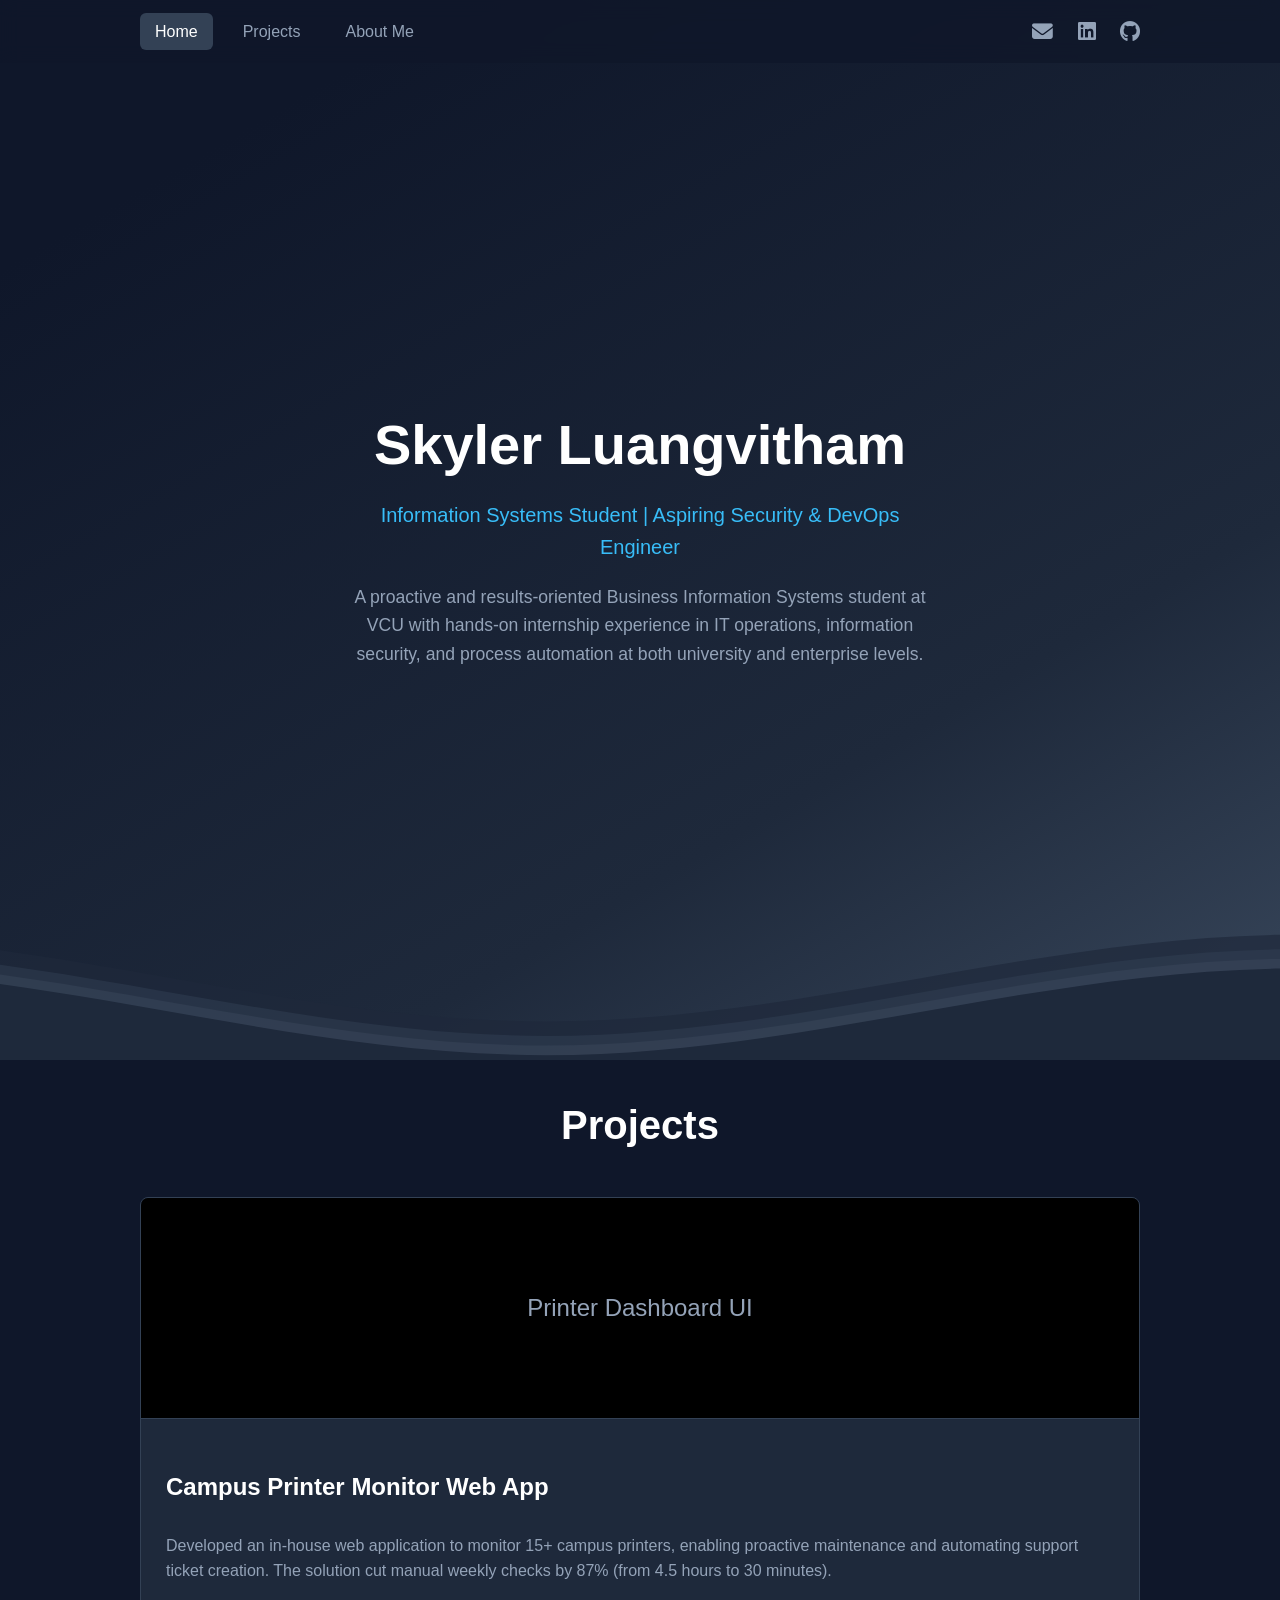
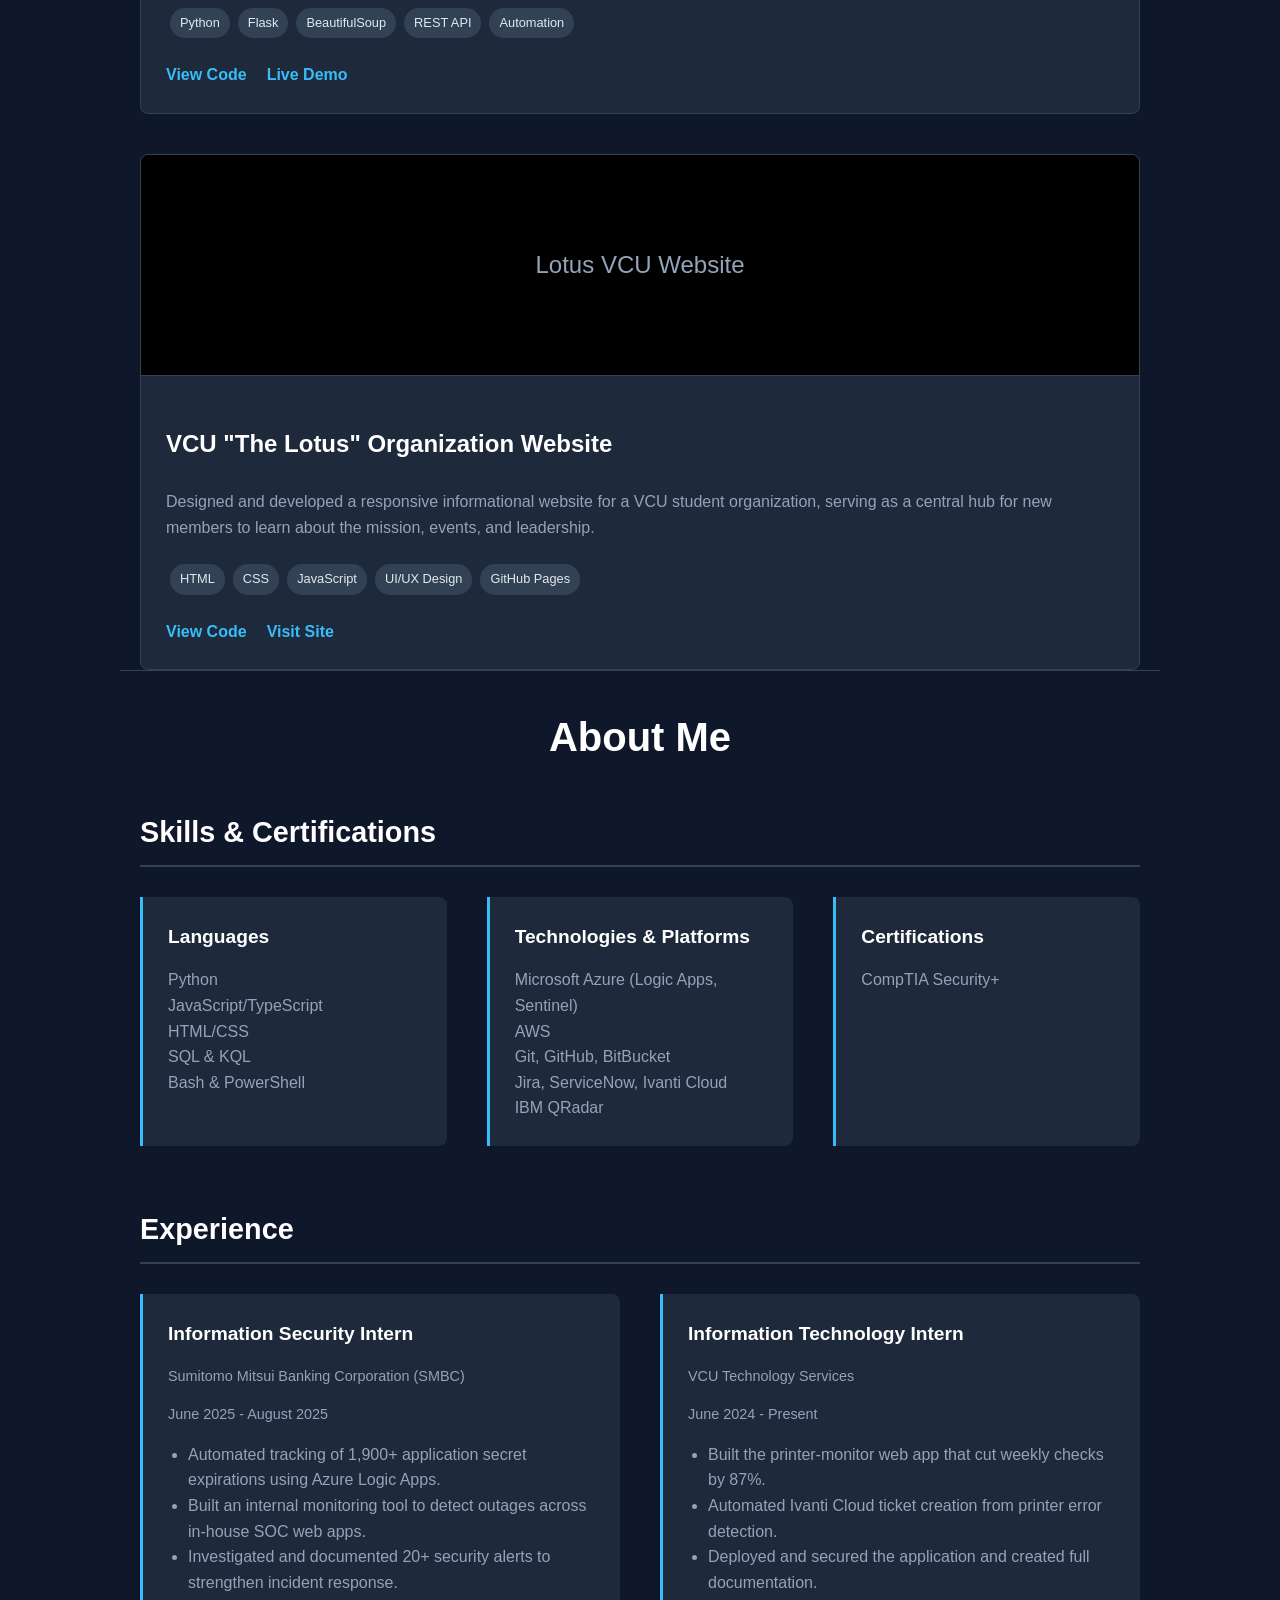
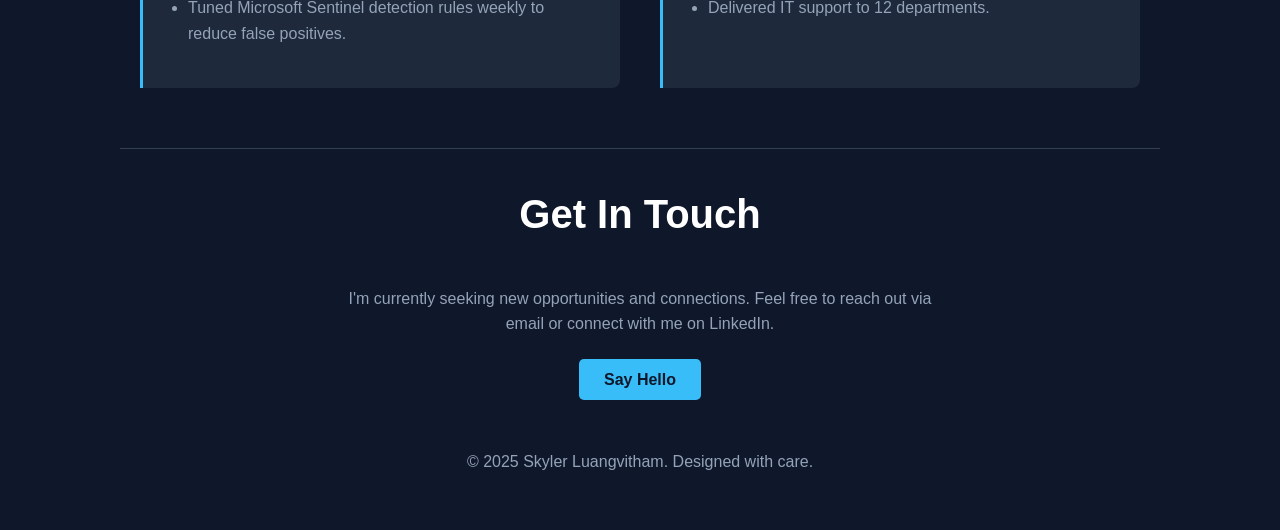
==== index.html @ 0a0c197b "initial" ====
<!DOCTYPE html>
<html lang="en">
<head>
    <meta charset="UTF-8">
    <meta name="viewport" content="width=device-width, initial-scale=1.0">
    <title>Skyler Luangvitham | Portfolio</title>
    <style>
        :root {
            --bg-color: #0f172a; /* Slate 900 */
            --card-color: #1e293b; /* Slate 800 */
            --primary-color: #38bdf8; /* Sky 400 */
            --text-color: #e2e8f0; /* Slate 200 */
            --text-muted: #94a3b8; /* Slate 400 */
            --border-color: #334155; /* Slate 700 */
            --font-family: 'Helvetica Neue', Helvetica, Arial, sans-serif; /* Similar to Neue Haas Grotesk */
        }

        /* --- Basic Setup --- */
        html {
            scroll-behavior: smooth;
            scroll-padding-top: 80px; /* Offset for sticky nav */
        }

        body {
            background-color: var(--bg-color);
            color: var(--text-color);
            font-family: var(--font-family);
            margin: 0;
            padding: 0;
            line-height: 1.6;
        }
        
        /* --- Sticky Navigation Bar --- */
        nav {
            position: fixed;
            top: 0;
            left: 0;
            width: 100%;
            padding: 15px 0;
            z-index: 1000;
            background-color: rgba(15, 23, 42, 0.8);
            backdrop-filter: blur(10px);
            -webkit-backdrop-filter: blur(10px); /* For Safari */
            transition: top 0.3s;
        }

        nav .container {
            display: flex;
            justify-content: space-between;
            align-items: center;
        }

        nav .nav-links ul {
            list-style: none;
            margin: 0;
            padding: 0;
            display: flex;
            gap: 15px;
        }

        nav .nav-links ul li a {
            color: var(--text-muted);
            text-decoration: none;
            font-weight: 500;
            padding: 10px 15px;
            border-radius: 6px;
            transition: color 0.3s, background-color 0.3s;
        }

        nav .nav-links ul li a:hover,
        nav .nav-links ul li a.active {
            color: white;
            background-color: var(--border-color);
        }

        .nav-socials a {
            color: var(--text-muted);
            text-decoration: none;
            font-size: 1.3rem;
            margin-left: 20px;
            transition: color 0.3s;
        }

        .nav-socials a:hover {
            color: var(--primary-color);
        }


        /* --- Full Screen Home Section --- */
        #home {
            min-height: 100vh;
            display: flex;
            align-items: center;
            justify-content: center;
            text-align: center;
            padding: 80px 20px;
            position: relative;
            background: linear-gradient(150deg, #0f172a 15%, #1e293b 70%, #334155 94%);
            overflow: hidden;
        }

        .home-content {
            position: relative;
            z-index: 2;
        }

        /* Landing page animations */
        @keyframes fadeInUp {
            from { opacity: 0; transform: translateY(20px); }
            to { opacity: 1; transform: translateY(0); }
        }

        #home h1 {
            font-size: 3.5rem;
            margin-bottom: 10px;
            color: white;
            animation: fadeInUp 1s ease-out forwards;
        }

        .fade-in-delayed {
            opacity: 0; /* Start hidden */
            animation: fadeInUp 1s ease-out 1.5s forwards; /* 1.5s delay */
        }
        
        #home .subtitle { font-size: 1.25rem; color: var(--primary-color); margin-bottom: 20px; }
        #home p { max-width: 600px; margin: 0 auto 30px auto; color: var(--text-muted); font-size: 1.1rem; }

        /* --- Wave Background --- */
        .waves { position: absolute; bottom: 0; left: 0; width: 100%; height: 15vh; min-height: 100px; max-height: 250px; }
        .parallax > use { animation: move-forever 25s cubic-bezier(.55,.5,.45,.5) infinite; }
        .parallax > use:nth-child(1) { animation-delay: -2s; animation-duration: 7s; fill: rgba(30, 41, 59, 0.7); }
        .parallax > use:nth-child(2) { animation-delay: -3s; animation-duration: 10s; fill: rgba(51, 65, 85, 0.5); }
        .parallax > use:nth-child(3) { animation-delay: -4s; animation-duration: 13s; fill: rgba(71, 85, 105, 0.3); }
        .parallax > use:nth-child(4) { animation-delay: -5s; animation-duration: 20s; fill: var(--card-color); }

        @keyframes move-forever {
            0% { transform: translate3d(-90px,0,0); }
            100% { transform: translate3d(85px,0,0); }
        }

        /* --- General Layout & Sections --- */
        .container { max-width: 1000px; margin: 0 auto; padding: 0 20px; }
        section { padding: 100px 0; border-bottom: 1px solid var(--border-color); }
        section:last-child { border-bottom: none; }
        h2 { font-size: 2.5rem; margin-bottom: 40px; text-align: center; color: white; }
        
        /* --- Fade-in Animation on Scroll --- */
        .fade-in-section { opacity: 0; transform: translateY(30px); transition: opacity 0.6s ease-out, transform 0.6s ease-out; }
        .fade-in-section.is-visible { opacity: 1; transform: translateY(0); }

        /* --- Projects --- */
        .project-grid { display: grid; grid-template-columns: 1fr; gap: 40px; }
        .project-card { background: var(--card-color); border: 1px solid var(--border-color); border-radius: 8px; overflow: hidden; display: flex; flex-direction: column; transition: transform 0.3s, box-shadow 0.3s; }
        .project-card:hover { transform: translateY(-5px); box-shadow: 0 10px 20px rgba(0,0,0,0.2); }
        .project-image { background-color: #000; height: 220px; display: flex; align-items: center; justify-content: center; font-size: 1.5rem; color: var(--text-muted); border-bottom: 1px solid var(--border-color); }
        .project-content { padding: 25px; display: flex; flex-direction: column; flex-grow: 1; }
        .project-title { font-size: 1.5rem; margin-bottom: 10px; color: white; }
        .project-description { color: var(--text-muted); flex-grow: 1; margin-bottom: 20px; }
        .project-tags { margin-bottom: 20px; }
        .tag { display: inline-block; background: var(--border-color); color: var(--text-color); padding: 5px 10px; border-radius: 15px; font-size: 0.8rem; margin: 4px; }
        .project-links a { color: var(--primary-color); text-decoration: none; font-weight: 600; margin-right: 20px; transition: color 0.3s; }
        .project-links a:hover { text-decoration: underline; }

        /* --- About Me (Skills & Experience) --- */
        #about .subsection { margin-bottom: 60px; }
        #about h3 { font-size: 1.8rem; margin-bottom: 30px; padding-bottom: 10px; border-bottom: 2px solid var(--border-color); color: white; }
        .grid-layout { display: grid; grid-template-columns: repeat(auto-fit, minmax(300px, 1fr)); gap: 40px; }
        .skill-category, .job { background: var(--card-color); padding: 25px; border-left: 3px solid var(--primary-color); border-radius: 0 8px 8px 0; }
        .skill-category h4, .job h4 { margin-top: 0; margin-bottom: 15px; font-size: 1.2rem; color: white; }
        .skill-category ul { list-style: none; padding: 0; margin: 0; color: var(--text-muted); }
        .job-title { font-size: 1.1rem; font-weight: 600; color: var(--text-color); }
        .job-company, .job-date { color: var(--text-muted); font-size: 0.9rem; margin-bottom: 15px; }
        .job ul { padding-left: 20px; color: var(--text-muted); }
        
        /* --- Contact --- */
        .contact-form { max-width: 600px; margin: 0 auto; text-align: center; }
        .contact-form p { color: var(--text-muted); margin-bottom: 30px; }
        .btn { background: var(--primary-color); color: var(--bg-color); padding: 12px 25px; border: none; border-radius: 5px; text-decoration: none; font-weight: 600; font-size: 1rem; cursor: pointer; transition: background-color 0.3s; }
        .btn:hover { background: #7dd3fc; }
        
        /* --- Footer --- */
        footer { text-align: center; padding: 40px 20px; color: var(--text-muted); }
        
        /* Responsive */
        @media (max-width: 768px) {
            #home h1 { font-size: 2.5rem; }
            h2 { font-size: 2rem; }
            nav .container { padding: 0 15px; }
            nav .nav-links { display: none; } /* Hide main links on mobile, or implement a hamburger menu */
            .nav-socials a { font-size: 1.2rem; margin-left: 15px; }
        }

    </style>
    <!-- Font Awesome for icons -->
    <link rel="stylesheet" href="https://cdnjs.cloudflare.com/ajax/libs/font-awesome/6.5.2/css/all.min.css">
</head>
<body>
    <nav>
        <div class="container">
            <div class="nav-links">
                <ul>
                    <li><a href="#home" class="active">Home</a></li>
                    <li><a href="#projects">Projects</a></li>
                    <li><a href="#about">About Me</a></li>
                </ul>
            </div>
            <div class="nav-socials">
                <a href="mailto:spluangvi@gmail.com" target="_blank" aria-label="Email"><i class="fas fa-envelope"></i></a>
                <a href="https://www.linkedin.com/in/skyler-luangvitham" target="_blank" aria-label="LinkedIn"><i class="fab fa-linkedin"></i></a>
                <a href="https://github.com/lskyler13" target="_blank" aria-label="GitHub"><i class="fab fa-github"></i></a>
            </div>
        </div>
    </nav>
    
    <header id="home">
        <div class="home-content">
            <h1>Skyler Luangvitham</h1>
            <div class="fade-in-delayed">
                <p class="subtitle">Information Systems Student | Aspiring Security & DevOps Engineer</p>
                <p>A proactive and results-oriented Business Information Systems student at VCU with hands-on internship experience in IT operations, information security, and process automation at both university and enterprise levels.</p>
            </div>
        </div>
        <!-- Wave SVG -->
        <svg class="waves" xmlns="http://www.w3.org/2000/svg" xmlns:xlink="http://www.w3.org/1999/xlink" viewBox="0 24 150 28" preserveAspectRatio="none" shape-rendering="auto">
            <defs><path id="gentle-wave" d="M-160 44c30 0 58-18 88-18s 58 18 88 18 58-18 88-18 58 18 88 18 v44h-352z" /></defs>
            <g class="parallax">
                <use xlink:href="#gentle-wave" x="48" y="0" /><use xlink:href="#gentle-wave" x="48" y="3" /><use xlink:href="#gentle-wave" x="48" y="5" /><use xlink:href="#gentle-wave" x="48" y="7" />
            </g>
        </svg>
    </header>

    <main>
        <section id="projects" class="container fade-in-section">
            <h2>Projects</h2>
            <div class="project-grid">
                <!-- Project 1 -->
                <div class="project-card">
                    <div class="project-image"><span>Printer Dashboard UI</span></div>
                    <div class="project-content">
                        <h3 class="project-title">Campus Printer Monitor Web App</h3>
                        <p class="project-description">Developed an in-house web application to monitor 15+ campus printers, enabling proactive maintenance and automating support ticket creation. The solution cut manual weekly checks by 87% (from 4.5 hours to 30 minutes).</p>
                        <div class="project-tags"><span class="tag">Python</span><span class="tag">Flask</span><span class="tag">BeautifulSoup</span><span class="tag">REST API</span><span class="tag">Automation</span></div>
                        <div class="project-links"><a href="https://github.com/lskyler13" target="_blank">View Code</a><a href="#" target="_blank">Live Demo</a></div>
                    </div>
                </div>
                <!-- Project 2 -->
                <div class="project-card">
                    <div class="project-image"><span>Lotus VCU Website</span></div>
                    <div class="project-content">
                        <h3 class="project-title">VCU "The Lotus" Organization Website</h3>
                        <p class="project-description">Designed and developed a responsive informational website for a VCU student organization, serving as a central hub for new members to learn about the mission, events, and leadership.</p>
                        <div class="project-tags"><span class="tag">HTML</span><span class="tag">CSS</span><span class="tag">JavaScript</span><span class="tag">UI/UX Design</span><span class="tag">GitHub Pages</span></div>
                        <div class="project-links"><a href="https://github.com/lskyler13/lotus-site" target="_blank">View Code</a><a href="https://lskyler13.github.io/lotus-site/" target="_blank">Visit Site</a></div>
                    </div>
                </div>
            </div>
        </section>

        <section id="about" class="container fade-in-section">
            <h2>About Me</h2>
            <div id="skills" class="subsection">
                <h3>Skills & Certifications</h3>
                <div class="grid-layout">
                    <div class="skill-category">
                        <h4>Languages</h4>
                        <ul><li>Python</li><li>JavaScript/TypeScript</li><li>HTML/CSS</li><li>SQL & KQL</li><li>Bash & PowerShell</li></ul>
                    </div>
                    <div class="skill-category">
                        <h4>Technologies & Platforms</h4>
                        <ul><li>Microsoft Azure (Logic Apps, Sentinel)</li><li>AWS</li><li>Git, GitHub, BitBucket</li><li>Jira, ServiceNow, Ivanti Cloud</li><li>IBM QRadar</li></ul>
                    </div>
                    <div class="skill-category">
                        <h4>Certifications</h4>
                        <ul><li>CompTIA Security+</li></ul>
                    </div>
                </div>
            </div>

            <div id="experience" class="subsection">
                <h3>Experience</h3>
                <div class="grid-layout">
                    <div class="job">
                        <h4>Information Security Intern</h4>
                        <p class="job-company">Sumitomo Mitsui Banking Corporation (SMBC)</p>
                        <p class="job-date">June 2025 - August 2025</p>
                        <ul><li>Automated tracking of 1,900+ application secret expirations using Azure Logic Apps.</li><li>Built an internal monitoring tool to detect outages across in-house SOC web apps.</li><li>Investigated and documented 20+ security alerts to strengthen incident response.</li><li>Tuned Microsoft Sentinel detection rules weekly to reduce false positives.</li></ul>
                    </div>
                    <div class="job">
                        <h4>Information Technology Intern</h4>
                        <p class="job-company">VCU Technology Services</p>
                        <p class="job-date">June 2024 - Present</p>
                        <ul><li>Built the printer-monitor web app that cut weekly checks by 87%.</li><li>Automated Ivanti Cloud ticket creation from printer error detection.</li><li>Deployed and secured the application and created full documentation.</li><li>Delivered IT support to 12 departments.</li></ul>
                    </div>
                </div>
            </div>
        </section>

        <section id="contact" class="container fade-in-section">
            <h2>Get In Touch</h2>
            <div class="contact-form">
                <p>I'm currently seeking new opportunities and connections. Feel free to reach out via email or connect with me on LinkedIn.</p>
                <a href="mailto:spluangvi@gmail.com" class="btn">Say Hello</a>
            </div>
        </section>
    </main>

    <footer>
        <p>&copy; 2025 Skyler Luangvitham. Designed with care.</p>
    </footer>

    <script>
        document.addEventListener('DOMContentLoaded', function() {
            const observerOptions = { root: null, rootMargin: '0px', threshold: 0.1 };
            const observer = new IntersectionObserver((entries, observer) => {
                entries.forEach(entry => {
                    if (entry.isIntersecting) {
                        entry.target.classList.add('is-visible');
                        observer.unobserve(entry.target);
                    }
                });
            }, observerOptions);

            document.querySelectorAll('.fade-in-section').forEach(section => {
                observer.observe(section);
            });

            const navLinks = document.querySelectorAll('nav .nav-links ul li a');
            const allSections = document.querySelectorAll('header, section');

            window.addEventListener('scroll', () => {
                let current = '';
                allSections.forEach(section => {
                    const sectionTop = section.offsetTop;
                    if (pageYOffset >= sectionTop - 90) {
                        current = section.getAttribute('id');
                    }
                });
                
                // Special case for 'about' which contains skills and experience
                const aboutSection = document.getElementById('about');
                if(aboutSection.classList.contains('is-visible') && pageYOffset < document.getElementById('contact').offsetTop - 90) {
                    const projectsSection = document.getElementById('projects');
                    if(pageYOffset > projectsSection.offsetTop) {
                        current = 'about';
                    }
                }

                navLinks.forEach(link => {
                    link.classList.remove('active');
                    if (link.getAttribute('href').substring(1) === current) {
                        link.classList.add('active');
                    }
                });
            });
        });
    </script>
</body>
</html>
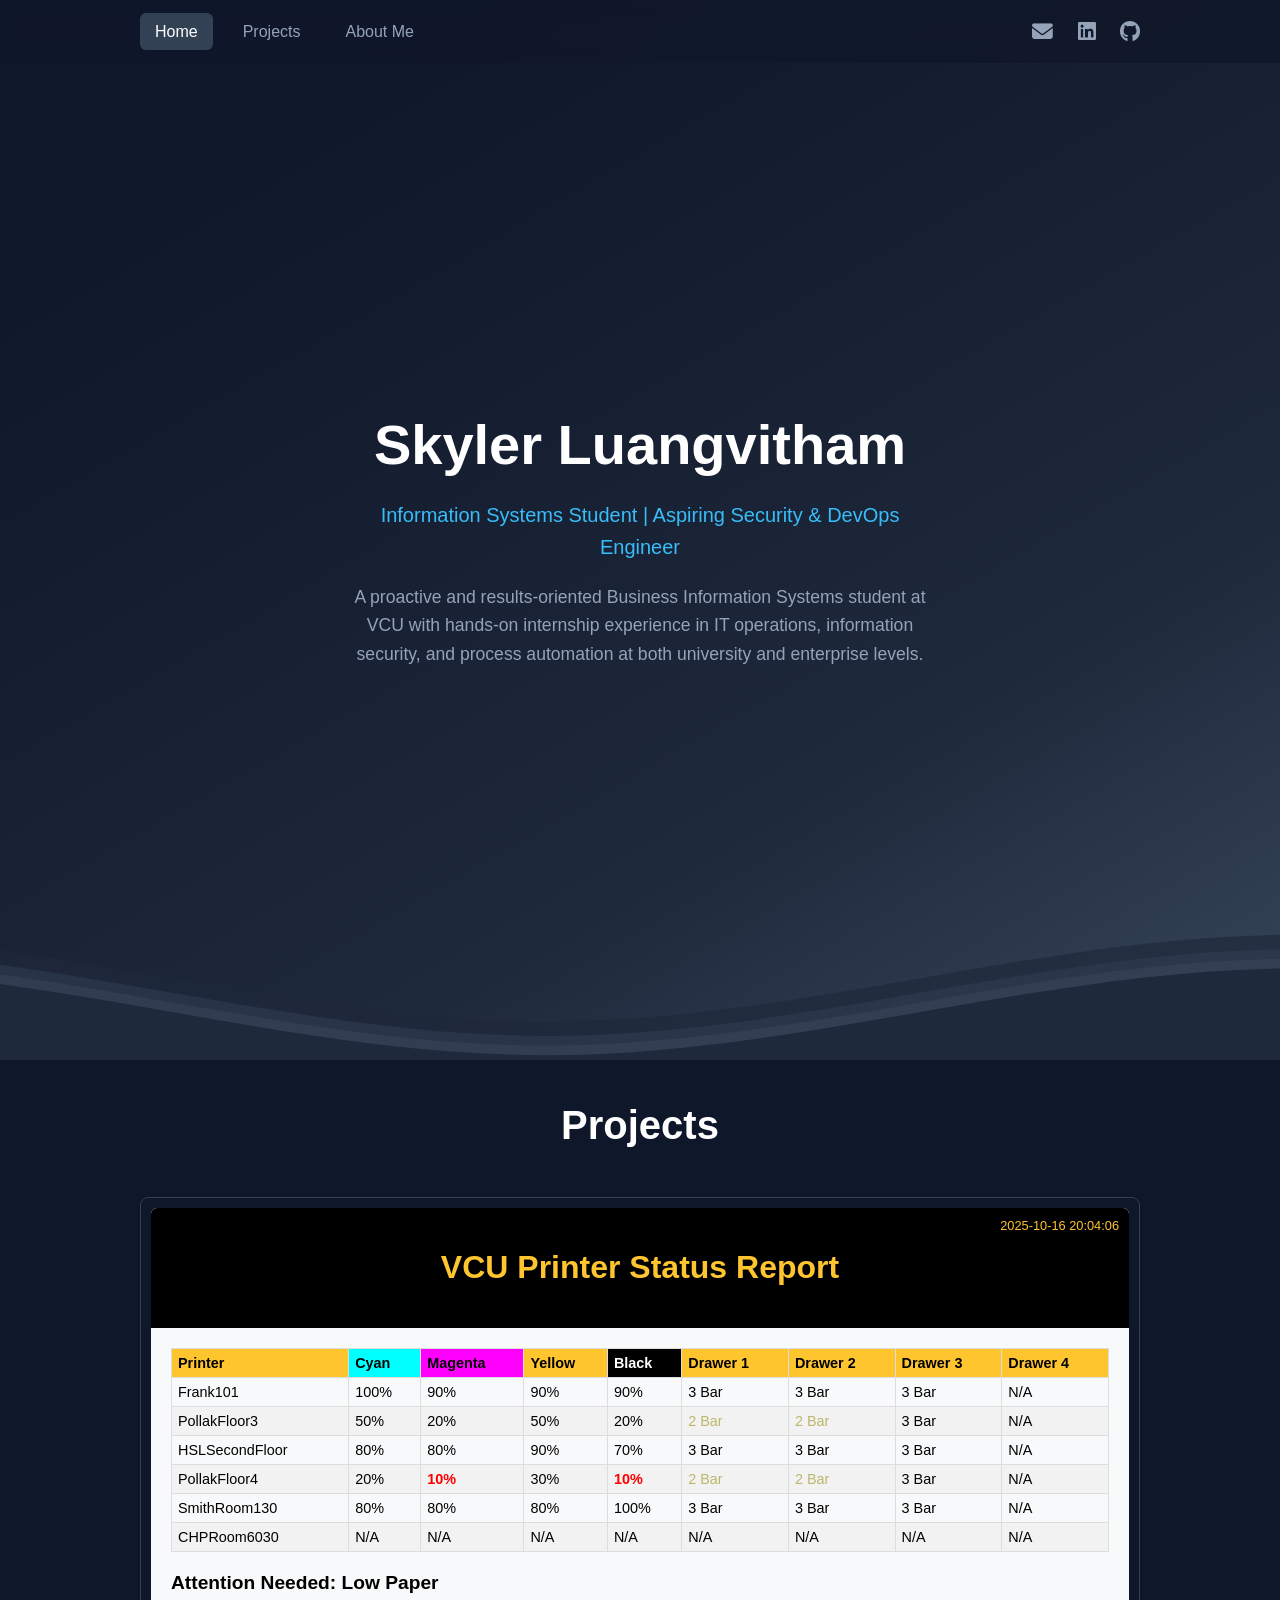
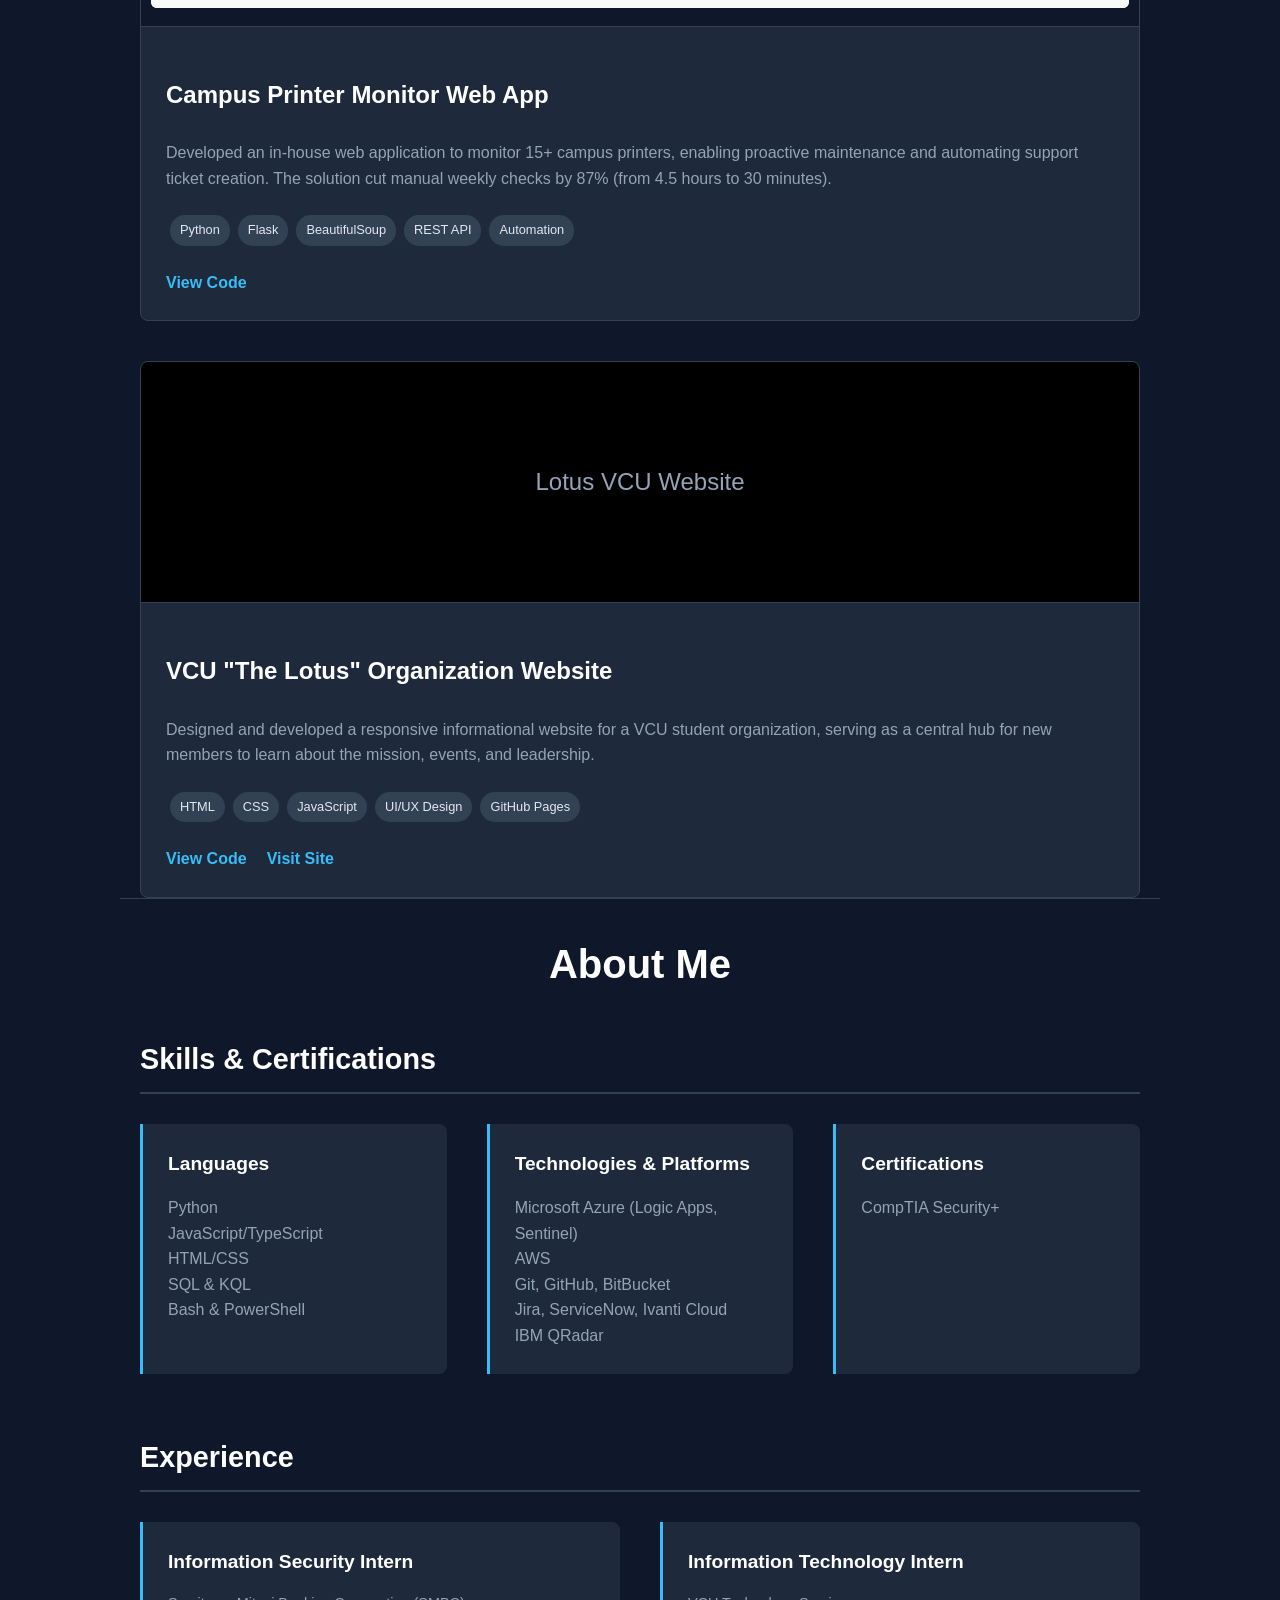
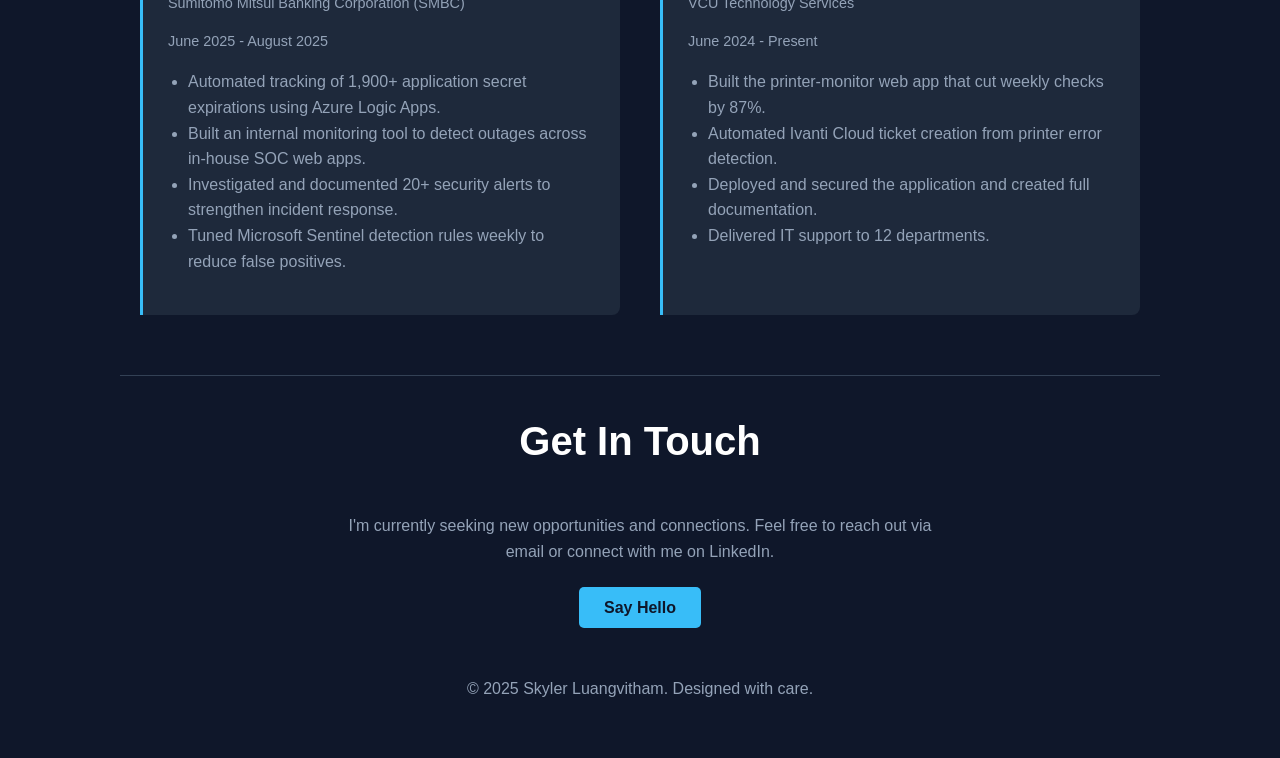
==== commit 3b8eabc4: "display of printers" ====
--- a/index.html
+++ b/index.html
@@ -152,7 +152,21 @@
         .project-grid { display: grid; grid-template-columns: 1fr; gap: 40px; }
         .project-card { background: var(--card-color); border: 1px solid var(--border-color); border-radius: 8px; overflow: hidden; display: flex; flex-direction: column; transition: transform 0.3s, box-shadow 0.3s; }
         .project-card:hover { transform: translateY(-5px); box-shadow: 0 10px 20px rgba(0,0,0,0.2); }
-        .project-image { background-color: #000; height: 220px; display: flex; align-items: center; justify-content: center; font-size: 1.5rem; color: var(--text-muted); border-bottom: 1px solid var(--border-color); }
+        
+        .project-image {
+            background-color: var(--bg-color);
+            padding: 10px;
+            border-bottom: 1px solid var(--border-color);
+        }
+
+        .project-image iframe {
+            width: 100%;
+            height: 400px;
+            border: none;
+            border-radius: 6px;
+            background: #fff;
+        }
+
         .project-content { padding: 25px; display: flex; flex-direction: column; flex-grow: 1; }
         .project-title { font-size: 1.5rem; margin-bottom: 10px; color: white; }
         .project-description { color: var(--text-muted); flex-grow: 1; margin-bottom: 20px; }
@@ -233,19 +247,84 @@
         <section id="projects" class="container fade-in-section">
             <h2>Projects</h2>
             <div class="project-grid">
-                <!-- Project 1 -->
+                <!-- Project 1: Printer Monitor -->
                 <div class="project-card">
-                    <div class="project-image"><span>Printer Dashboard UI</span></div>
+                    <div class="project-image">
+                        <iframe srcdoc="
+                            <html>
+                            <head>
+                              <meta charset=&quot;utf-8&quot;/>
+                              <title>Printer Status</title>
+                              <style>
+                                body { font-family: Arial, sans-serif; margin:0; padding:0; background:#f8f9fa; }
+                                .header { background:#000; color:#FEC52E; padding:20px; text-align:center; position:relative; }
+                                .header img { display: none; } /* Hide banner image inside iframe */
+                                .header .timestamp { position:absolute; top:10px; right:10px; color:#FEC52E; font-size: 0.8em; }
+                                .container { padding:20px; }
+                                table { width:100%; border-collapse:collapse; margin-bottom:20px; font-size: 0.9em; }
+                                th, td { border:1px solid #ddd; text-align:left; padding:6px; }
+                                th { background:#FEC52E; color:#000; }
+                                .cyan { background:cyan; color:#000; }
+                                .magenta { background:magenta; color:#000; }
+                                .yellow { background:#FEC52E; color:#000; }
+                                .black { background:#000; color:#fff; }
+                                tr:nth-child(even) { background:#f2f2f2; }
+                                .empty-paper, .one-bar, .low-toner { color:red; font-weight:bold; }
+                                .two-bar { color:darkkhaki; }
+                                .printer-name a { color:inherit; text-decoration:none; pointer-events: none; } /* Disable links inside iframe */
+                                h2 { font-size: 1.2em;}
+                              </style>
+                            </head>
+                            <body>
+                              <div class=&quot;header&quot;>
+                                <h1>VCU Printer Status Report</h1>
+                                <div class=&quot;timestamp&quot;>2025-10-16 20:04:06</div>
+                              </div>
+                              <div class=&quot;container&quot;>
+                                <table class='printer-table'>
+                                  <thead>
+                                    <tr><th>Printer</th><th class='cyan'>Cyan</th><th class='magenta'>Magenta</th><th class='yellow'>Yellow</th><th class='black'>Black</th><th>Drawer 1</th><th>Drawer 2</th><th>Drawer 3</th><th>Drawer 4</th></tr>
+                                  </thead>
+                                  <tbody>
+                                    <tr><td class='printer-name'><a>Frank101</a></td><td>100%</td><td>90%</td><td>90%</td><td>90%</td><td>3 Bar</td><td>3 Bar</td><td>3 Bar</td><td>N/A</td></tr>
+                                    <tr><td class='printer-name'><a>PollakFloor3</a></td><td>50%</td><td>20%</td><td>50%</td><td>20%</td><td class='two-bar'>2 Bar</td><td class='two-bar'>2 Bar</td><td>3 Bar</td><td>N/A</td></tr>
+                                    <tr><td class='printer-name'><a>HSLSecondFloor</a></td><td>80%</td><td>80%</td><td>90%</td><td>70%</td><td>3 Bar</td><td>3 Bar</td><td>3 Bar</td><td>N/A</td></tr>
+                                    <tr><td class='printer-name'><a>PollakFloor4</a></td><td>20%</td><td class='low-toner'>10%</td><td>30%</td><td class='low-toner'>10%</td><td class='two-bar'>2 Bar</td><td class='two-bar'>2 Bar</td><td>3 Bar</td><td>N/A</td></tr>
+                                    <tr><td class='printer-name'><a>SmithRoom130</a></td><td>80%</td><td>80%</td><td>80%</td><td>100%</td><td>3 Bar</td><td>3 Bar</td><td>3 Bar</td><td>N/A</td></tr>
+                                    <tr><td class='printer-name'><a>CHPRoom6030</a></td><td>N/A</td><td>N/A</td><td>N/A</td><td>N/A</td><td>N/A</td><td>N/A</td><td>N/A</td><td>N/A</td></tr>
+                                  </tbody>
+                                </table>
+                                <h2>Attention Needed: Low Paper</h2>
+                                <table class='printer-table'>
+                                  <thead><tr><th>Printer</th><th>D1</th><th>D2</th><th>D3</th><th>D4</th></tr></thead>
+                                  <tbody>
+                                    <tr><td class='printer-name'>PollakFloor3</td><td class='two-bar'>2 Bar</td><td class='two-bar'>2 Bar</td><td>3 Bar</td><td>N/A</td></tr>
+                                    <tr><td class='printer-name'>PollakFloor4</td><td class='two-bar'>2 Bar</td><td class='two-bar'>2 Bar</td><td>3 Bar</td><td>N/A</td></tr>
+                                  </tbody>
+                                </table>
+                                <h2>Errors</h2>
+                                <ul class='alert'>
+                                  <li>PollakFloor4: The magenta toner is low.</li>
+                                  <li>PollakFloor4: The black toner is low.</li>
+                                  <li>CHPRoom6030: Failed to fetch: Read timed out.</li>
+                                </ul>
+                              </div>
+                            </body>
+                            </html>
+                        "></iframe>
+                    </div>
                     <div class="project-content">
                         <h3 class="project-title">Campus Printer Monitor Web App</h3>
                         <p class="project-description">Developed an in-house web application to monitor 15+ campus printers, enabling proactive maintenance and automating support ticket creation. The solution cut manual weekly checks by 87% (from 4.5 hours to 30 minutes).</p>
                         <div class="project-tags"><span class="tag">Python</span><span class="tag">Flask</span><span class="tag">BeautifulSoup</span><span class="tag">REST API</span><span class="tag">Automation</span></div>
-                        <div class="project-links"><a href="https://github.com/lskyler13" target="_blank">View Code</a><a href="#" target="_blank">Live Demo</a></div>
+                        <div class="project-links"><a href="https://github.com/lskyler13" target="_blank">View Code</a></div>
                     </div>
                 </div>
-                <!-- Project 2 -->
+                <!-- Project 2: VCU Org Site -->
                 <div class="project-card">
-                    <div class="project-image"><span>Lotus VCU Website</span></div>
+                     <div class="project-image" style="background-color: #000; height: 220px; display: flex; align-items: center; justify-content: center; font-size: 1.5rem; color: var(--text-muted); border-bottom: 1px solid var(--border-color);">
+                        <span>Lotus VCU Website</span>
+                    </div>
                     <div class="project-content">
                         <h3 class="project-title">VCU "The Lotus" Organization Website</h3>
                         <p class="project-description">Designed and developed a responsive informational website for a VCU student organization, serving as a central hub for new members to learn about the mission, events, and leadership.</p>
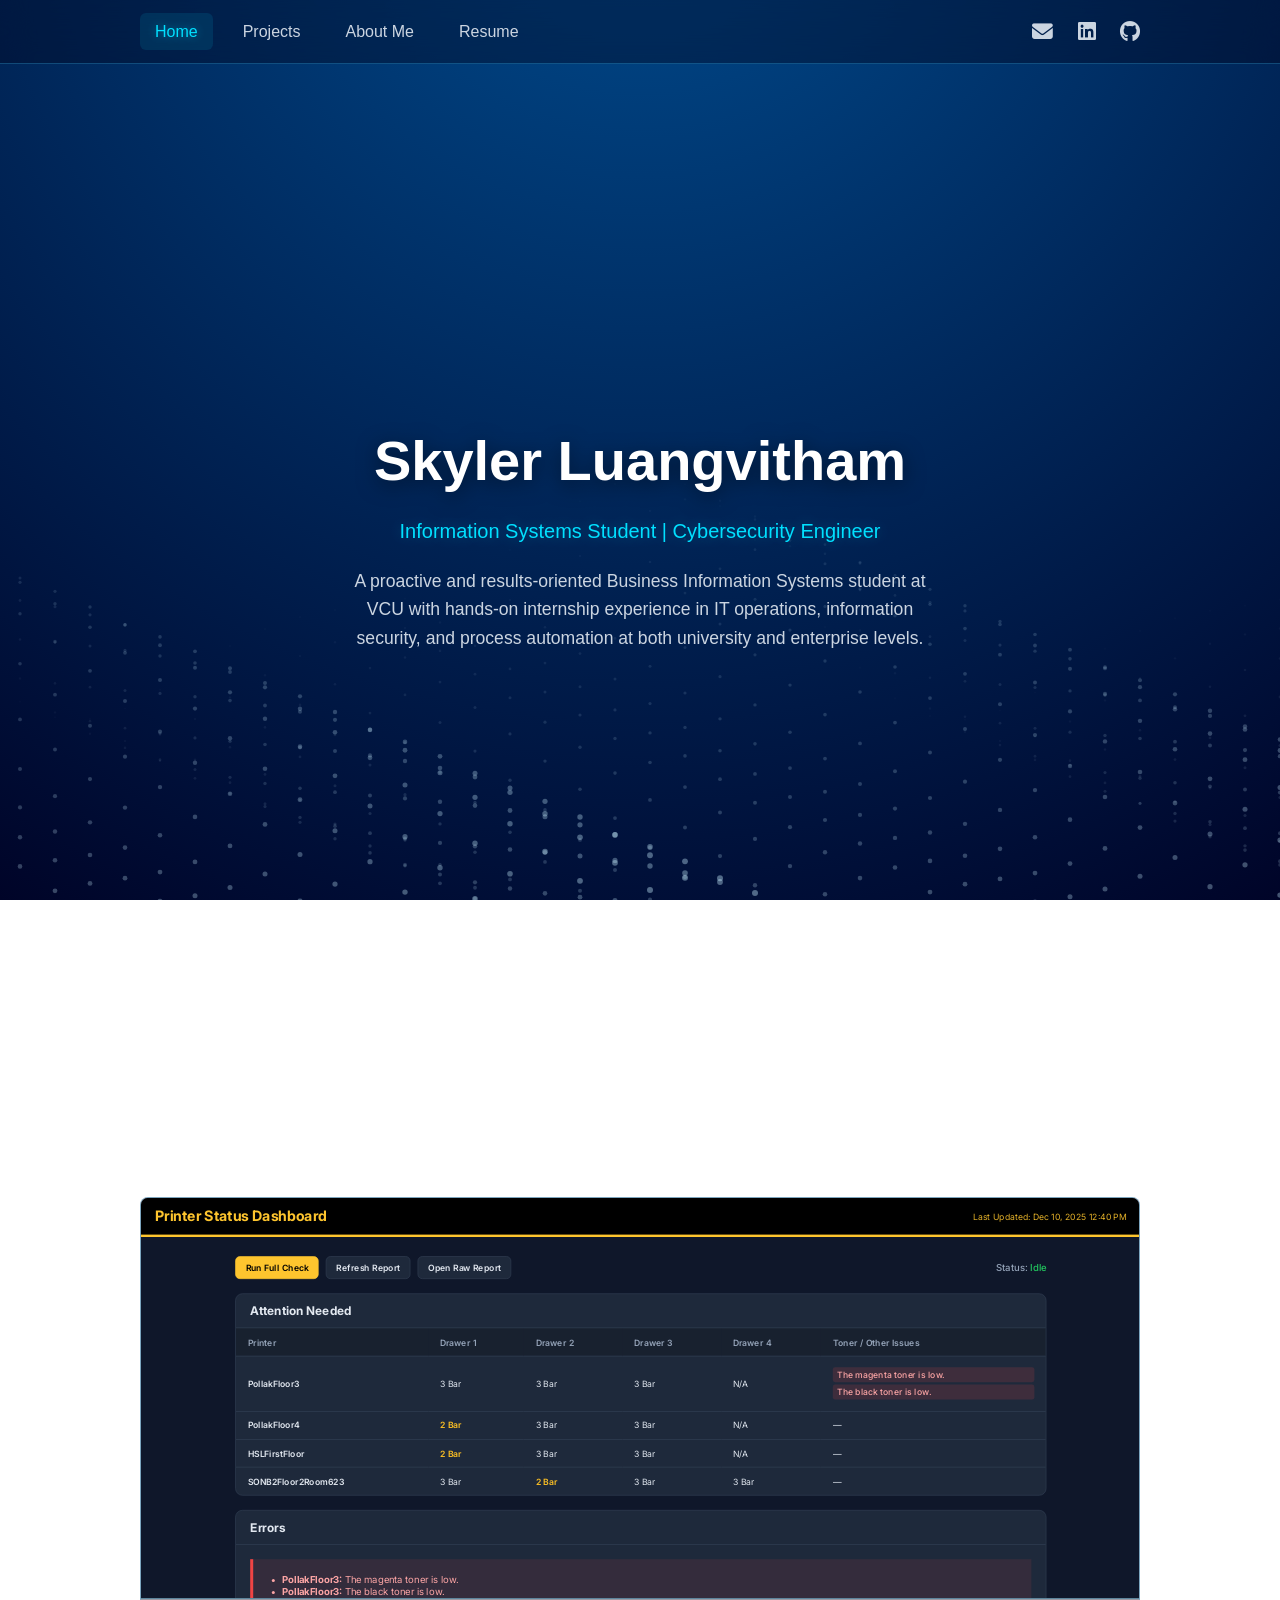
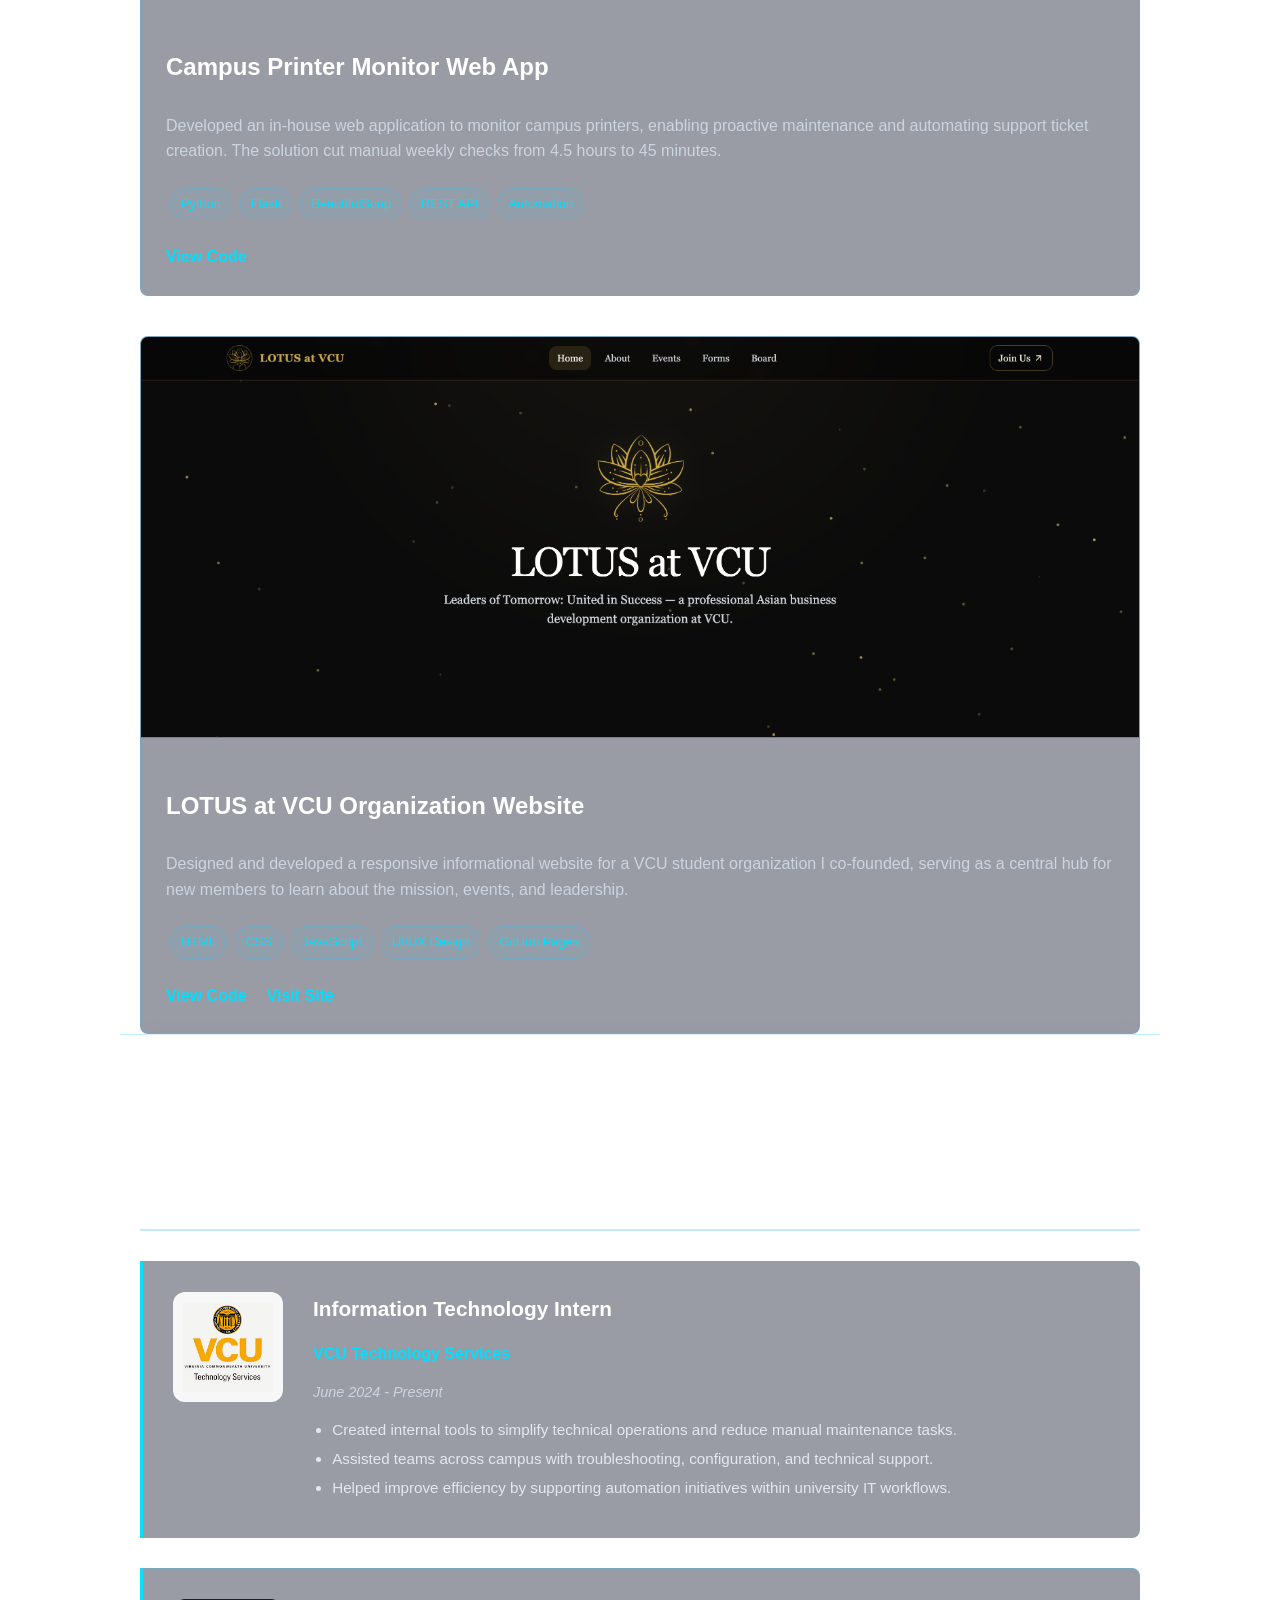
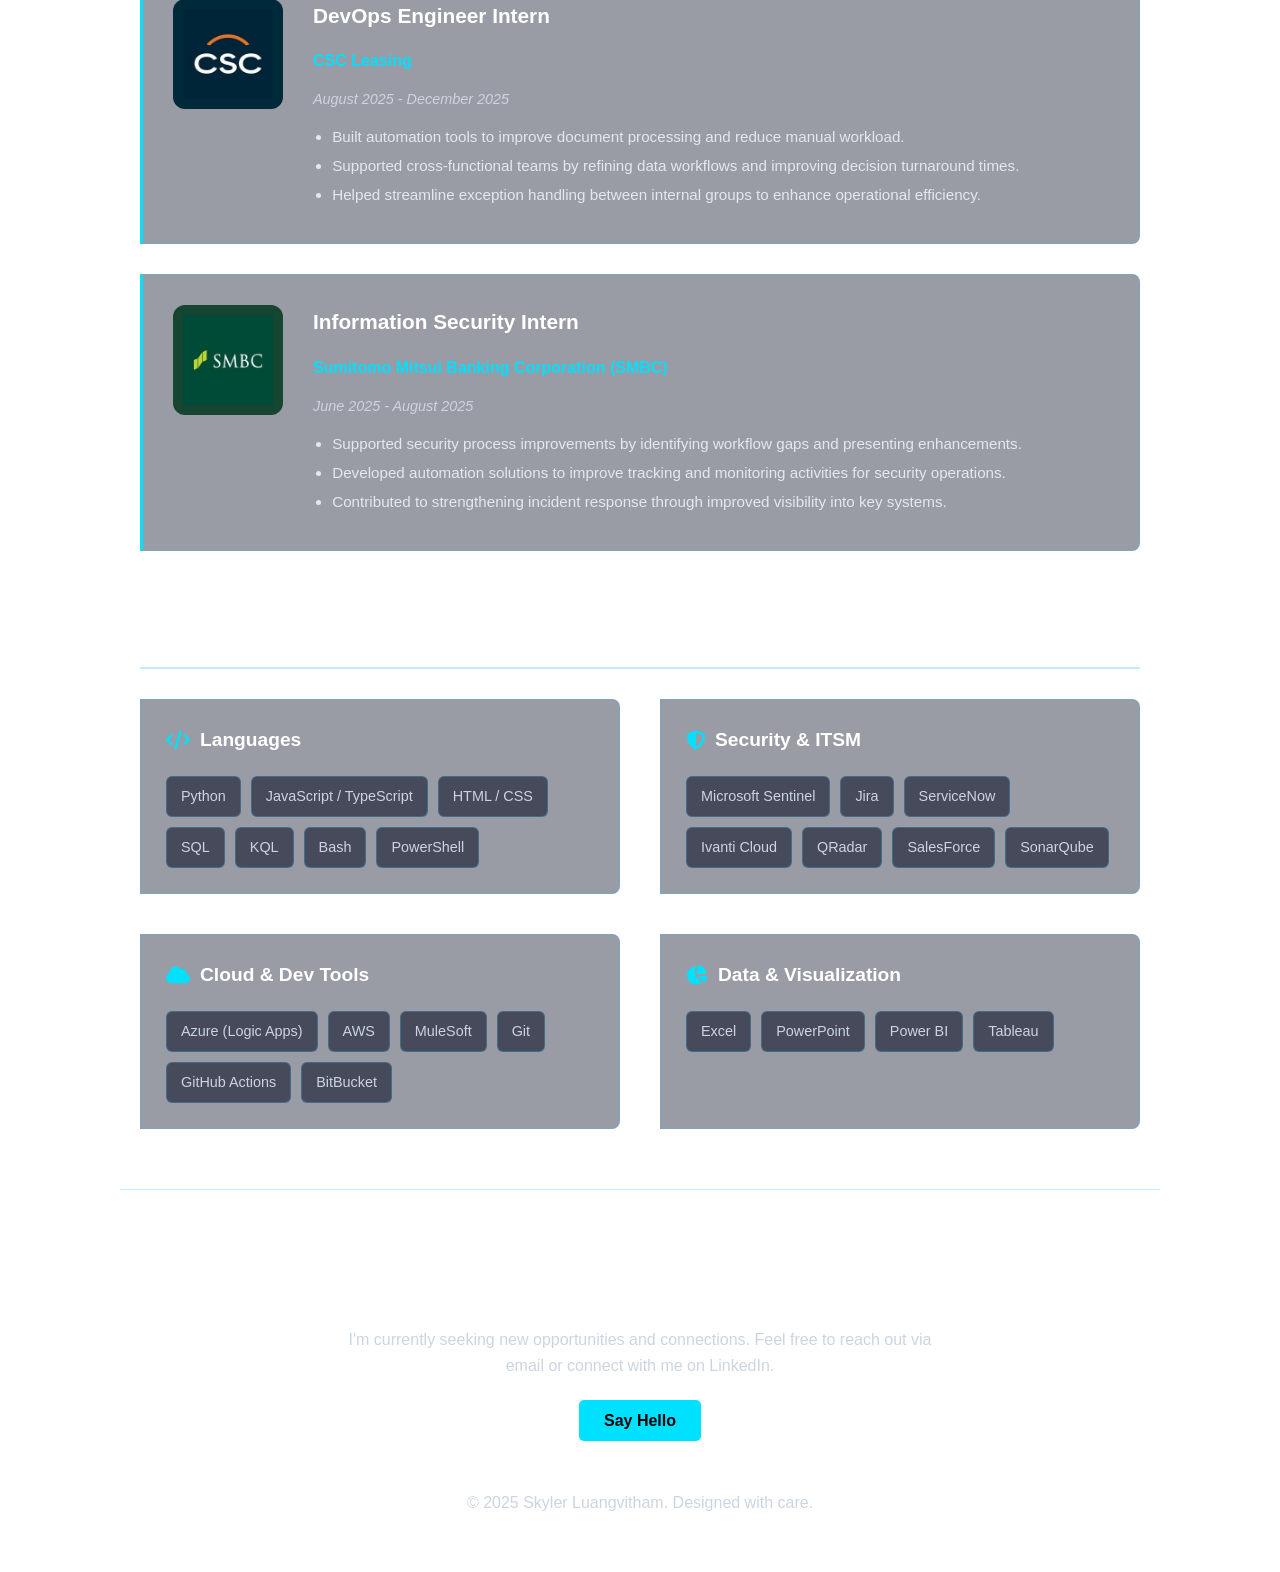
==== commit 8b712bf6: "changes to website" ====
--- a/index.html
+++ b/index.html
@@ -4,211 +4,15 @@
     <meta charset="UTF-8">
     <meta name="viewport" content="width=device-width, initial-scale=1.0">
     <title>Skyler Luangvitham | Portfolio</title>
-    <style>
-        :root {
-            --bg-color: #0f172a; /* Slate 900 */
-            --card-color: #1e293b; /* Slate 800 */
-            --primary-color: #38bdf8; /* Sky 400 */
-            --text-color: #e2e8f0; /* Slate 200 */
-            --text-muted: #94a3b8; /* Slate 400 */
-            --border-color: #334155; /* Slate 700 */
-            --font-family: 'Helvetica Neue', Helvetica, Arial, sans-serif; /* Similar to Neue Haas Grotesk */
-        }
-
-        /* --- Basic Setup --- */
-        html {
-            scroll-behavior: smooth;
-            scroll-padding-top: 80px; /* Offset for sticky nav */
-        }
-
-        body {
-            background-color: var(--bg-color);
-            color: var(--text-color);
-            font-family: var(--font-family);
-            margin: 0;
-            padding: 0;
-            line-height: 1.6;
-        }
-        
-        /* --- Sticky Navigation Bar --- */
-        nav {
-            position: fixed;
-            top: 0;
-            left: 0;
-            width: 100%;
-            padding: 15px 0;
-            z-index: 1000;
-            background-color: rgba(15, 23, 42, 0.8);
-            backdrop-filter: blur(10px);
-            -webkit-backdrop-filter: blur(10px); /* For Safari */
-            transition: top 0.3s;
-        }
-
-        nav .container {
-            display: flex;
-            justify-content: space-between;
-            align-items: center;
-        }
-
-        nav .nav-links ul {
-            list-style: none;
-            margin: 0;
-            padding: 0;
-            display: flex;
-            gap: 15px;
-        }
-
-        nav .nav-links ul li a {
-            color: var(--text-muted);
-            text-decoration: none;
-            font-weight: 500;
-            padding: 10px 15px;
-            border-radius: 6px;
-            transition: color 0.3s, background-color 0.3s;
-        }
-
-        nav .nav-links ul li a:hover,
-        nav .nav-links ul li a.active {
-            color: white;
-            background-color: var(--border-color);
-        }
-
-        .nav-socials a {
-            color: var(--text-muted);
-            text-decoration: none;
-            font-size: 1.3rem;
-            margin-left: 20px;
-            transition: color 0.3s;
-        }
-
-        .nav-socials a:hover {
-            color: var(--primary-color);
-        }
-
-
-        /* --- Full Screen Home Section --- */
-        #home {
-            min-height: 100vh;
-            display: flex;
-            align-items: center;
-            justify-content: center;
-            text-align: center;
-            padding: 80px 20px;
-            position: relative;
-            background: linear-gradient(150deg, #0f172a 15%, #1e293b 70%, #334155 94%);
-            overflow: hidden;
-        }
-
-        .home-content {
-            position: relative;
-            z-index: 2;
-        }
-
-        /* Landing page animations */
-        @keyframes fadeInUp {
-            from { opacity: 0; transform: translateY(20px); }
-            to { opacity: 1; transform: translateY(0); }
-        }
-
-        #home h1 {
-            font-size: 3.5rem;
-            margin-bottom: 10px;
-            color: white;
-            animation: fadeInUp 1s ease-out forwards;
-        }
-
-        .fade-in-delayed {
-            opacity: 0; /* Start hidden */
-            animation: fadeInUp 1s ease-out 1.5s forwards; /* 1.5s delay */
-        }
-        
-        #home .subtitle { font-size: 1.25rem; color: var(--primary-color); margin-bottom: 20px; }
-        #home p { max-width: 600px; margin: 0 auto 30px auto; color: var(--text-muted); font-size: 1.1rem; }
-
-        /* --- Wave Background --- */
-        .waves { position: absolute; bottom: 0; left: 0; width: 100%; height: 15vh; min-height: 100px; max-height: 250px; }
-        .parallax > use { animation: move-forever 25s cubic-bezier(.55,.5,.45,.5) infinite; }
-        .parallax > use:nth-child(1) { animation-delay: -2s; animation-duration: 7s; fill: rgba(30, 41, 59, 0.7); }
-        .parallax > use:nth-child(2) { animation-delay: -3s; animation-duration: 10s; fill: rgba(51, 65, 85, 0.5); }
-        .parallax > use:nth-child(3) { animation-delay: -4s; animation-duration: 13s; fill: rgba(71, 85, 105, 0.3); }
-        .parallax > use:nth-child(4) { animation-delay: -5s; animation-duration: 20s; fill: var(--card-color); }
-
-        @keyframes move-forever {
-            0% { transform: translate3d(-90px,0,0); }
-            100% { transform: translate3d(85px,0,0); }
-        }
-
-        /* --- General Layout & Sections --- */
-        .container { max-width: 1000px; margin: 0 auto; padding: 0 20px; }
-        section { padding: 100px 0; border-bottom: 1px solid var(--border-color); }
-        section:last-child { border-bottom: none; }
-        h2 { font-size: 2.5rem; margin-bottom: 40px; text-align: center; color: white; }
-        
-        /* --- Fade-in Animation on Scroll --- */
-        .fade-in-section { opacity: 0; transform: translateY(30px); transition: opacity 0.6s ease-out, transform 0.6s ease-out; }
-        .fade-in-section.is-visible { opacity: 1; transform: translateY(0); }
-
-        /* --- Projects --- */
-        .project-grid { display: grid; grid-template-columns: 1fr; gap: 40px; }
-        .project-card { background: var(--card-color); border: 1px solid var(--border-color); border-radius: 8px; overflow: hidden; display: flex; flex-direction: column; transition: transform 0.3s, box-shadow 0.3s; }
-        .project-card:hover { transform: translateY(-5px); box-shadow: 0 10px 20px rgba(0,0,0,0.2); }
-        
-        .project-image {
-            background-color: var(--bg-color);
-            padding: 10px;
-            border-bottom: 1px solid var(--border-color);
-        }
-
-        .project-image iframe {
-            width: 100%;
-            height: 400px;
-            border: none;
-            border-radius: 6px;
-            background: #fff;
-        }
-
-        .project-content { padding: 25px; display: flex; flex-direction: column; flex-grow: 1; }
-        .project-title { font-size: 1.5rem; margin-bottom: 10px; color: white; }
-        .project-description { color: var(--text-muted); flex-grow: 1; margin-bottom: 20px; }
-        .project-tags { margin-bottom: 20px; }
-        .tag { display: inline-block; background: var(--border-color); color: var(--text-color); padding: 5px 10px; border-radius: 15px; font-size: 0.8rem; margin: 4px; }
-        .project-links a { color: var(--primary-color); text-decoration: none; font-weight: 600; margin-right: 20px; transition: color 0.3s; }
-        .project-links a:hover { text-decoration: underline; }
-
-        /* --- About Me (Skills & Experience) --- */
-        #about .subsection { margin-bottom: 60px; }
-        #about h3 { font-size: 1.8rem; margin-bottom: 30px; padding-bottom: 10px; border-bottom: 2px solid var(--border-color); color: white; }
-        .grid-layout { display: grid; grid-template-columns: repeat(auto-fit, minmax(300px, 1fr)); gap: 40px; }
-        .skill-category, .job { background: var(--card-color); padding: 25px; border-left: 3px solid var(--primary-color); border-radius: 0 8px 8px 0; }
-        .skill-category h4, .job h4 { margin-top: 0; margin-bottom: 15px; font-size: 1.2rem; color: white; }
-        .skill-category ul { list-style: none; padding: 0; margin: 0; color: var(--text-muted); }
-        .job-title { font-size: 1.1rem; font-weight: 600; color: var(--text-color); }
-        .job-company, .job-date { color: var(--text-muted); font-size: 0.9rem; margin-bottom: 15px; }
-        .job ul { padding-left: 20px; color: var(--text-muted); }
-        
-        /* --- Contact --- */
-        .contact-form { max-width: 600px; margin: 0 auto; text-align: center; }
-        .contact-form p { color: var(--text-muted); margin-bottom: 30px; }
-        .btn { background: var(--primary-color); color: var(--bg-color); padding: 12px 25px; border: none; border-radius: 5px; text-decoration: none; font-weight: 600; font-size: 1rem; cursor: pointer; transition: background-color 0.3s; }
-        .btn:hover { background: #7dd3fc; }
-        
-        /* --- Footer --- */
-        footer { text-align: center; padding: 40px 20px; color: var(--text-muted); }
-        
-        /* Responsive */
-        @media (max-width: 768px) {
-            #home h1 { font-size: 2.5rem; }
-            h2 { font-size: 2rem; }
-            nav .container { padding: 0 15px; }
-            nav .nav-links { display: none; } /* Hide main links on mobile, or implement a hamburger menu */
-            .nav-socials a { font-size: 1.2rem; margin-left: 15px; }
-        }
-
-    </style>
-    <!-- Font Awesome for icons -->
+    <link rel="stylesheet" href="styles.css">
     <link rel="stylesheet" href="https://cdnjs.cloudflare.com/ajax/libs/font-awesome/6.5.2/css/all.min.css">
 </head>
 <body>
+    
+    <div class="fixed-background">
+        <canvas id="waveCanvas"></canvas>
+    </div>
+
     <nav>
         <div class="container">
             <div class="nav-links">
@@ -216,6 +20,7 @@
                     <li><a href="#home" class="active">Home</a></li>
                     <li><a href="#projects">Projects</a></li>
                     <li><a href="#about">About Me</a></li>
+                    <li><a href="resume.html">Resume</a></li>
                 </ul>
             </div>
             <div class="nav-socials">
@@ -230,104 +35,34 @@
         <div class="home-content">
             <h1>Skyler Luangvitham</h1>
             <div class="fade-in-delayed">
-                <p class="subtitle">Information Systems Student | Aspiring Security & DevOps Engineer</p>
+                <p class="subtitle">Information Systems Student | Cybersecurity Engineer</p>
                 <p>A proactive and results-oriented Business Information Systems student at VCU with hands-on internship experience in IT operations, information security, and process automation at both university and enterprise levels.</p>
             </div>
         </div>
-        <!-- Wave SVG -->
-        <svg class="waves" xmlns="http://www.w3.org/2000/svg" xmlns:xlink="http://www.w3.org/1999/xlink" viewBox="0 24 150 28" preserveAspectRatio="none" shape-rendering="auto">
-            <defs><path id="gentle-wave" d="M-160 44c30 0 58-18 88-18s 58 18 88 18 58-18 88-18 58 18 88 18 v44h-352z" /></defs>
-            <g class="parallax">
-                <use xlink:href="#gentle-wave" x="48" y="0" /><use xlink:href="#gentle-wave" x="48" y="3" /><use xlink:href="#gentle-wave" x="48" y="5" /><use xlink:href="#gentle-wave" x="48" y="7" />
-            </g>
-        </svg>
     </header>
 
     <main>
         <section id="projects" class="container fade-in-section">
             <h2>Projects</h2>
             <div class="project-grid">
-                <!-- Project 1: Printer Monitor -->
                 <div class="project-card">
                     <div class="project-image">
-                        <iframe srcdoc="
-                            <html>
-                            <head>
-                              <meta charset=&quot;utf-8&quot;/>
-                              <title>Printer Status</title>
-                              <style>
-                                body { font-family: Arial, sans-serif; margin:0; padding:0; background:#f8f9fa; }
-                                .header { background:#000; color:#FEC52E; padding:20px; text-align:center; position:relative; }
-                                .header img { display: none; } /* Hide banner image inside iframe */
-                                .header .timestamp { position:absolute; top:10px; right:10px; color:#FEC52E; font-size: 0.8em; }
-                                .container { padding:20px; }
-                                table { width:100%; border-collapse:collapse; margin-bottom:20px; font-size: 0.9em; }
-                                th, td { border:1px solid #ddd; text-align:left; padding:6px; }
-                                th { background:#FEC52E; color:#000; }
-                                .cyan { background:cyan; color:#000; }
-                                .magenta { background:magenta; color:#000; }
-                                .yellow { background:#FEC52E; color:#000; }
-                                .black { background:#000; color:#fff; }
-                                tr:nth-child(even) { background:#f2f2f2; }
-                                .empty-paper, .one-bar, .low-toner { color:red; font-weight:bold; }
-                                .two-bar { color:darkkhaki; }
-                                .printer-name a { color:inherit; text-decoration:none; pointer-events: none; } /* Disable links inside iframe */
-                                h2 { font-size: 1.2em;}
-                              </style>
-                            </head>
-                            <body>
-                              <div class=&quot;header&quot;>
-                                <h1>VCU Printer Status Report</h1>
-                                <div class=&quot;timestamp&quot;>2025-10-16 20:04:06</div>
-                              </div>
-                              <div class=&quot;container&quot;>
-                                <table class='printer-table'>
-                                  <thead>
-                                    <tr><th>Printer</th><th class='cyan'>Cyan</th><th class='magenta'>Magenta</th><th class='yellow'>Yellow</th><th class='black'>Black</th><th>Drawer 1</th><th>Drawer 2</th><th>Drawer 3</th><th>Drawer 4</th></tr>
-                                  </thead>
-                                  <tbody>
-                                    <tr><td class='printer-name'><a>Frank101</a></td><td>100%</td><td>90%</td><td>90%</td><td>90%</td><td>3 Bar</td><td>3 Bar</td><td>3 Bar</td><td>N/A</td></tr>
-                                    <tr><td class='printer-name'><a>PollakFloor3</a></td><td>50%</td><td>20%</td><td>50%</td><td>20%</td><td class='two-bar'>2 Bar</td><td class='two-bar'>2 Bar</td><td>3 Bar</td><td>N/A</td></tr>
-                                    <tr><td class='printer-name'><a>HSLSecondFloor</a></td><td>80%</td><td>80%</td><td>90%</td><td>70%</td><td>3 Bar</td><td>3 Bar</td><td>3 Bar</td><td>N/A</td></tr>
-                                    <tr><td class='printer-name'><a>PollakFloor4</a></td><td>20%</td><td class='low-toner'>10%</td><td>30%</td><td class='low-toner'>10%</td><td class='two-bar'>2 Bar</td><td class='two-bar'>2 Bar</td><td>3 Bar</td><td>N/A</td></tr>
-                                    <tr><td class='printer-name'><a>SmithRoom130</a></td><td>80%</td><td>80%</td><td>80%</td><td>100%</td><td>3 Bar</td><td>3 Bar</td><td>3 Bar</td><td>N/A</td></tr>
-                                    <tr><td class='printer-name'><a>CHPRoom6030</a></td><td>N/A</td><td>N/A</td><td>N/A</td><td>N/A</td><td>N/A</td><td>N/A</td><td>N/A</td><td>N/A</td></tr>
-                                  </tbody>
-                                </table>
-                                <h2>Attention Needed: Low Paper</h2>
-                                <table class='printer-table'>
-                                  <thead><tr><th>Printer</th><th>D1</th><th>D2</th><th>D3</th><th>D4</th></tr></thead>
-                                  <tbody>
-                                    <tr><td class='printer-name'>PollakFloor3</td><td class='two-bar'>2 Bar</td><td class='two-bar'>2 Bar</td><td>3 Bar</td><td>N/A</td></tr>
-                                    <tr><td class='printer-name'>PollakFloor4</td><td class='two-bar'>2 Bar</td><td class='two-bar'>2 Bar</td><td>3 Bar</td><td>N/A</td></tr>
-                                  </tbody>
-                                </table>
-                                <h2>Errors</h2>
-                                <ul class='alert'>
-                                  <li>PollakFloor4: The magenta toner is low.</li>
-                                  <li>PollakFloor4: The black toner is low.</li>
-                                  <li>CHPRoom6030: Failed to fetch: Read timed out.</li>
-                                </ul>
-                              </div>
-                            </body>
-                            </html>
-                        "></iframe>
+                        <iframe src="test.html" title="Printer Monitor Dashboard" loading="lazy"></iframe>
                     </div>
                     <div class="project-content">
                         <h3 class="project-title">Campus Printer Monitor Web App</h3>
-                        <p class="project-description">Developed an in-house web application to monitor 15+ campus printers, enabling proactive maintenance and automating support ticket creation. The solution cut manual weekly checks by 87% (from 4.5 hours to 30 minutes).</p>
+                        <p class="project-description">Developed an in-house web application to monitor campus printers, enabling proactive maintenance and automating support ticket creation. The solution cut manual weekly checks from 4.5 hours to 45 minutes.</p>
                         <div class="project-tags"><span class="tag">Python</span><span class="tag">Flask</span><span class="tag">BeautifulSoup</span><span class="tag">REST API</span><span class="tag">Automation</span></div>
-                        <div class="project-links"><a href="https://github.com/lskyler13" target="_blank">View Code</a></div>
-                    </div>
-                </div>
-                <!-- Project 2: VCU Org Site -->
+                        <div class="project-links"><a href="https://github.com/LSkyler13/ts-printer-monitor" target="_blank">View Code</a></div>
+                    </div>
+                </div>
                 <div class="project-card">
-                     <div class="project-image" style="background-color: #000; height: 220px; display: flex; align-items: center; justify-content: center; font-size: 1.5rem; color: var(--text-muted); border-bottom: 1px solid var(--border-color);">
-                        <span>Lotus VCU Website</span>
+                    <div class="project-image">
+                        <img src="lotushome.png" alt="Lotus VCU Website Home Page">
                     </div>
                     <div class="project-content">
-                        <h3 class="project-title">VCU "The Lotus" Organization Website</h3>
-                        <p class="project-description">Designed and developed a responsive informational website for a VCU student organization, serving as a central hub for new members to learn about the mission, events, and leadership.</p>
+                        <h3 class="project-title">LOTUS at VCU Organization Website</h3>
+                        <p class="project-description">Designed and developed a responsive informational website for a VCU student organization I co-founded, serving as a central hub for new members to learn about the mission, events, and leadership.</p>
                         <div class="project-tags"><span class="tag">HTML</span><span class="tag">CSS</span><span class="tag">JavaScript</span><span class="tag">UI/UX Design</span><span class="tag">GitHub Pages</span></div>
                         <div class="project-links"><a href="https://github.com/lskyler13/lotus-site" target="_blank">View Code</a><a href="https://lskyler13.github.io/lotus-site/" target="_blank">Visit Site</a></div>
                     </div>
@@ -337,39 +72,126 @@
 
         <section id="about" class="container fade-in-section">
             <h2>About Me</h2>
-            <div id="skills" class="subsection">
-                <h3>Skills & Certifications</h3>
-                <div class="grid-layout">
-                    <div class="skill-category">
-                        <h4>Languages</h4>
-                        <ul><li>Python</li><li>JavaScript/TypeScript</li><li>HTML/CSS</li><li>SQL & KQL</li><li>Bash & PowerShell</li></ul>
-                    </div>
-                    <div class="skill-category">
-                        <h4>Technologies & Platforms</h4>
-                        <ul><li>Microsoft Azure (Logic Apps, Sentinel)</li><li>AWS</li><li>Git, GitHub, BitBucket</li><li>Jira, ServiceNow, Ivanti Cloud</li><li>IBM QRadar</li></ul>
-                    </div>
-                    <div class="skill-category">
-                        <h4>Certifications</h4>
-                        <ul><li>CompTIA Security+</li></ul>
-                    </div>
-                </div>
-            </div>
 
             <div id="experience" class="subsection">
                 <h3>Experience</h3>
+                <div class="experience-list">
+                    
+                    <div class="job">
+                        <div class="job-logo" style="background-color: #f7f7f7;">
+                            <img src="vcu ts logo.jpg" alt="VCU Technology Services Logo">
+                        </div>
+                        <div class="job-details">
+                            <h4>Information Technology Intern</h4>
+                            <p class="job-company">VCU Technology Services</p>
+                            <p class="job-date">June 2024 - Present</p>
+                            <ul class="job-bullets">
+                                <li>Created internal tools to simplify technical operations and reduce manual maintenance tasks.</li>
+                                <li>Assisted teams across campus with troubleshooting, configuration, and technical support.</li>
+                                <li>Helped improve efficiency by supporting automation initiatives within university IT workflows.</li>
+                            </ul>
+                        </div>
+                    </div>
+
+                    <div class="job">
+                        <div class="job-logo" style="background-color: #002A3A;">
+                            <img src="cscleasing logo.jpeg" alt="CSC Leasing Logo">
+                        </div>
+                        <div class="job-details">
+                            <h4>DevOps Engineer Intern</h4>
+                            <p class="job-company">CSC Leasing</p>
+                            <p class="job-date">August 2025 - December 2025</p>
+                            <ul class="job-bullets">
+                                <li>Built automation tools to improve document processing and reduce manual workload.</li>
+                                <li>Supported cross-functional teams by refining data workflows and improving decision turnaround times.</li>
+                                <li>Helped streamline exception handling between internal groups to enhance operational efficiency.</li>
+                            </ul>
+                        </div>
+                    </div>
+
+                    <div class="job">
+                        <div class="job-logo" style="background-color: #164632;">
+                            <img src="smbc logo.jpeg" alt="SMBC Logo">
+                        </div>
+                        <div class="job-details">
+                            <h4>Information Security Intern</h4>
+                            <p class="job-company">Sumitomo Mitsui Banking Corporation (SMBC)</p>
+                            <p class="job-date">June 2025 - August 2025</p>
+                            <ul class="job-bullets">
+                                <li>Supported security process improvements by identifying workflow gaps and presenting enhancements.</li>
+                                <li>Developed automation solutions to improve tracking and monitoring activities for security operations.</li>
+                                <li>Contributed to strengthening incident response through improved visibility into key systems.</li>
+                            </ul>
+                        </div>
+                    </div>
+
+                </div>
+            </div>
+
+            <div id="skills" class="subsection">
+                <h3>Skills</h3>
                 <div class="grid-layout">
-                    <div class="job">
-                        <h4>Information Security Intern</h4>
-                        <p class="job-company">Sumitomo Mitsui Banking Corporation (SMBC)</p>
-                        <p class="job-date">June 2025 - August 2025</p>
-                        <ul><li>Automated tracking of 1,900+ application secret expirations using Azure Logic Apps.</li><li>Built an internal monitoring tool to detect outages across in-house SOC web apps.</li><li>Investigated and documented 20+ security alerts to strengthen incident response.</li><li>Tuned Microsoft Sentinel detection rules weekly to reduce false positives.</li></ul>
-                    </div>
-                    <div class="job">
-                        <h4>Information Technology Intern</h4>
-                        <p class="job-company">VCU Technology Services</p>
-                        <p class="job-date">June 2024 - Present</p>
-                        <ul><li>Built the printer-monitor web app that cut weekly checks by 87%.</li><li>Automated Ivanti Cloud ticket creation from printer error detection.</li><li>Deployed and secured the application and created full documentation.</li><li>Delivered IT support to 12 departments.</li></ul>
-                    </div>
+                    
+                    <div class="skill-category">
+                        <div class="skill-header">
+                            <i class="fas fa-code"></i>
+                            <span>Languages</span>
+                        </div>
+                        <div class="skill-tags">
+                            <span class="skill-tag">Python</span>
+                            <span class="skill-tag">JavaScript / TypeScript</span>
+                            <span class="skill-tag">HTML / CSS</span>
+                            <span class="skill-tag">SQL</span>
+                            <span class="skill-tag">KQL</span>
+                            <span class="skill-tag">Bash</span>
+                            <span class="skill-tag">PowerShell</span>
+                        </div>
+                    </div>
+
+                    <div class="skill-category">
+                        <div class="skill-header">
+                            <i class="fas fa-shield-alt"></i>
+                            <span>Security & ITSM</span>
+                        </div>
+                        <div class="skill-tags">
+                            <span class="skill-tag">Microsoft Sentinel</span>
+                            <span class="skill-tag">Jira</span>
+                            <span class="skill-tag">ServiceNow</span>
+                            <span class="skill-tag">Ivanti Cloud</span>
+                            <span class="skill-tag">QRadar</span>
+                            <span class="skill-tag">SalesForce</span>
+                            <span class="skill-tag">SonarQube</span>
+                        </div>
+                    </div>
+
+                    <div class="skill-category">
+                        <div class="skill-header">
+                            <i class="fas fa-cloud"></i>
+                            <span>Cloud & Dev Tools</span>
+                        </div>
+                        <div class="skill-tags">
+                            <span class="skill-tag">Azure (Logic Apps)</span>
+                            <span class="skill-tag">AWS</span>
+                            <span class="skill-tag">MuleSoft</span>
+                            <span class="skill-tag">Git</span>
+                            <span class="skill-tag">GitHub Actions</span>
+                            <span class="skill-tag">BitBucket</span>
+                        </div>
+                    </div>
+
+                    <div class="skill-category">
+                        <div class="skill-header">
+                            <i class="fas fa-chart-pie"></i>
+                            <span>Data & Visualization</span>
+                        </div>
+                        <div class="skill-tags">
+                            <span class="skill-tag">Excel</span>
+                            <span class="skill-tag">PowerPoint</span>
+                            <span class="skill-tag">Power BI</span>
+                            <span class="skill-tag">Tableau</span>
+                        </div>
+                    </div>
+
                 </div>
             </div>
         </section>
@@ -387,52 +209,6 @@
         <p>&copy; 2025 Skyler Luangvitham. Designed with care.</p>
     </footer>
 
-    <script>
-        document.addEventListener('DOMContentLoaded', function() {
-            const observerOptions = { root: null, rootMargin: '0px', threshold: 0.1 };
-            const observer = new IntersectionObserver((entries, observer) => {
-                entries.forEach(entry => {
-                    if (entry.isIntersecting) {
-                        entry.target.classList.add('is-visible');
-                        observer.unobserve(entry.target);
-                    }
-                });
-            }, observerOptions);
-
-            document.querySelectorAll('.fade-in-section').forEach(section => {
-                observer.observe(section);
-            });
-
-            const navLinks = document.querySelectorAll('nav .nav-links ul li a');
-            const allSections = document.querySelectorAll('header, section');
-
-            window.addEventListener('scroll', () => {
-                let current = '';
-                allSections.forEach(section => {
-                    const sectionTop = section.offsetTop;
-                    if (pageYOffset >= sectionTop - 90) {
-                        current = section.getAttribute('id');
-                    }
-                });
-                
-                // Special case for 'about' which contains skills and experience
-                const aboutSection = document.getElementById('about');
-                if(aboutSection.classList.contains('is-visible') && pageYOffset < document.getElementById('contact').offsetTop - 90) {
-                    const projectsSection = document.getElementById('projects');
-                    if(pageYOffset > projectsSection.offsetTop) {
-                        current = 'about';
-                    }
-                }
-
-                navLinks.forEach(link => {
-                    link.classList.remove('active');
-                    if (link.getAttribute('href').substring(1) === current) {
-                        link.classList.add('active');
-                    }
-                });
-            });
-        });
-    </script>
+    <script src="script.js"></script>
 </body>
-</html>
-
+</html>
--- a/styles.css
+++ b/styles.css
@@ -0,0 +1,417 @@
+:root {
+    /* Deep Ocean Palette */
+    --bg-color: #020617;        
+    
+    /* Glassy Navy (Low opacity to let background show through) */
+    --card-color: rgba(0, 5, 30, 0.4); 
+    
+    --primary-color: #00e0ff;   /* Electric Cyan */
+    --text-color: #f1f5f9;      
+    --text-muted: #cbd5e1;      /* Lightened slightly for better readability on glass */
+    --border-color: rgba(56, 189, 248, 0.3); /* Slightly stronger border for definition */
+    --font-family: 'Helvetica Neue', Helvetica, Arial, sans-serif;
+}
+
+/* --- Basic Setup --- */
+html {
+    scroll-behavior: smooth;
+    scroll-padding-top: 80px;
+}
+
+body {
+    color: var(--text-color);
+    font-family: var(--font-family);
+    margin: 0;
+    padding: 0;
+    line-height: 1.6;
+}
+
+/* --- GLOBAL ANIMATED BACKGROUND (CANVAS) --- */
+.fixed-background {
+    position: fixed;
+    top: 0;
+    left: 0;
+    width: 100%;
+    height: 100vh;
+    z-index: -1;
+    /* THE DEEP OCEAN GRADIENT */
+    background: radial-gradient(circle at 50% -20%, #004e92 0%, #000428 100%);
+    overflow: hidden;
+}
+
+#waveCanvas {
+    display: block;
+    width: 100%;
+    height: 100%;
+}
+
+/* --- Sticky Navigation Bar --- */
+nav {
+    position: fixed;
+    top: 0;
+    left: 0;
+    width: 100%;
+    padding: 15px 0;
+    z-index: 1000;
+    /* Uses the new subtle glass variable */
+    background-color: var(--card-color); 
+    backdrop-filter: blur(15px); /* Increased blur for better text readability */
+    -webkit-backdrop-filter: blur(15px);
+    transition: top 0.3s;
+    border-bottom: 1px solid var(--border-color);
+}
+
+nav .container {
+    display: flex;
+    justify-content: space-between;
+    align-items: center;
+}
+
+nav .nav-links ul {
+    list-style: none;
+    margin: 0;
+    padding: 0;
+    display: flex;
+    gap: 15px;
+}
+
+nav .nav-links ul li a {
+    color: var(--text-muted);
+    text-decoration: none;
+    font-weight: 500;
+    padding: 10px 15px;
+    border-radius: 6px;
+    transition: all 0.3s ease;
+}
+
+nav .nav-links ul li a:hover,
+nav .nav-links ul li a.active {
+    color: var(--primary-color);
+    background-color: rgba(0, 224, 255, 0.1);
+    text-shadow: 0 0 10px rgba(0, 224, 255, 0.4);
+}
+
+.nav-socials a {
+    color: var(--text-muted);
+    text-decoration: none;
+    font-size: 1.3rem;
+    margin-left: 20px;
+    transition: color 0.3s;
+}
+
+.nav-socials a:hover {
+    color: var(--primary-color);
+    text-shadow: 0 0 10px var(--primary-color);
+}
+
+
+/* --- Full Screen Home Section --- */
+#home {
+    min-height: 100vh;
+    display: flex;
+    align-items: center;
+    justify-content: center;
+    text-align: center;
+    padding: 80px 20px;
+    position: relative;
+    background: transparent;
+}
+
+.home-content {
+    position: relative;
+    z-index: 2;
+}
+
+@keyframes fadeInUp {
+    from { opacity: 0; transform: translateY(20px); }
+    to { opacity: 1; transform: translateY(0); }
+}
+
+#home h1 {
+    font-size: 3.5rem;
+    margin-bottom: 10px;
+    color: #ffffff;
+    animation: fadeInUp 1s ease-out forwards;
+    text-shadow: 0 4px 20px rgba(0, 0, 0, 0.5);
+}
+
+.fade-in-delayed {
+    opacity: 0;
+    animation: fadeInUp 1s ease-out 1.5s forwards;
+}
+
+#home .subtitle { 
+    font-size: 1.25rem; 
+    color: var(--primary-color); 
+    margin-bottom: 20px; 
+    text-shadow: 0 0 15px rgba(0, 224, 255, 0.3);
+}
+
+#home p { max-width: 600px; margin: 0 auto 30px auto; color: var(--text-muted); font-size: 1.1rem; }
+
+/* --- General Layout & Sections --- */
+.container { max-width: 1000px; margin: 0 auto; padding: 0 20px; }
+section { padding: 100px 0; border-bottom: 1px solid var(--border-color); }
+section:last-child { border-bottom: none; }
+h2 { font-size: 2.5rem; margin-bottom: 40px; text-align: center; color: #ffffff; }
+
+/* --- Fade-in Animation on Scroll --- */
+.fade-in-section { opacity: 0; transform: translateY(30px); transition: opacity 0.6s ease-out, transform 0.6s ease-out; }
+.fade-in-section.is-visible { opacity: 1; transform: translateY(0); }
+
+/* --- Projects --- */
+.project-grid { display: grid; grid-template-columns: 1fr; gap: 40px; }
+
+.project-card { 
+    background: var(--card-color); 
+    border: 1px solid var(--border-color); 
+    border-radius: 8px; 
+    overflow: hidden; 
+    display: flex; 
+    flex-direction: column; 
+    transition: transform 0.3s, box-shadow 0.3s, border-color 0.3s; 
+    backdrop-filter: blur(8px); /* Blur behind the card */
+}
+
+.project-card:hover { 
+    transform: translateY(-5px); 
+    box-shadow: 0 10px 30px rgba(0, 0, 0, 0.5); 
+    border-color: var(--primary-color);
+}
+
+.project-image {
+    background-color: rgba(0, 0, 0, 0.3);
+    padding: 0;
+    border-bottom: 1px solid var(--border-color);
+    height: 400px;
+    overflow: hidden;
+    position: relative;
+}
+
+.project-image iframe {
+    width: 100%;
+    height: 100%;
+    border: none;
+    background: #fff;
+}
+
+.project-image img {
+    width: 100%;
+    height: 100%;
+    object-fit: cover;
+    object-position: top;
+    display: block;
+}
+
+.project-content { padding: 25px; display: flex; flex-direction: column; flex-grow: 1; }
+.project-title { font-size: 1.5rem; margin-bottom: 10px; color: #fff; }
+.project-description { color: var(--text-muted); flex-grow: 1; margin-bottom: 20px; }
+.project-tags { margin-bottom: 20px; }
+
+.tag { 
+    display: inline-block; 
+    background: rgba(0, 224, 255, 0.05); /* Even more subtle tag bg */
+    border: 1px solid var(--border-color); 
+    color: var(--primary-color); 
+    padding: 5px 10px; 
+    border-radius: 15px; 
+    font-size: 0.8rem; 
+    margin: 4px; 
+}
+
+.project-links a { color: var(--primary-color); text-decoration: none; font-weight: 600; margin-right: 20px; transition: all 0.3s; }
+.project-links a:hover { text-shadow: 0 0 8px var(--primary-color); }
+
+/* --- About Me Layouts --- */
+#about .subsection { margin-bottom: 60px; }
+#about h3 { font-size: 1.8rem; margin-bottom: 30px; padding-bottom: 10px; border-bottom: 2px solid var(--border-color); color: #fff; }
+
+/* SKILLS GRID - 2x2 Layout */
+.grid-layout { 
+    display: grid; 
+    grid-template-columns: 1fr 1fr; 
+    gap: 40px; 
+}
+
+/* Experience List - Stack */
+.experience-list { display: flex; flex-direction: column; gap: 30px; }
+
+/* --- Job Card Styling --- */
+.job { 
+    background: var(--card-color); 
+    padding: 30px; 
+    border-left: 3px solid var(--primary-color); 
+    border-radius: 0 8px 8px 0; 
+    backdrop-filter: blur(8px); 
+    border-top: 1px solid var(--border-color);
+    border-right: 1px solid var(--border-color);
+    border-bottom: 1px solid var(--border-color);
+    display: flex;
+    gap: 30px;
+    align-items: flex-start;
+    transition: all 0.3s ease;
+}
+
+.job-logo {
+    flex-shrink: 0;
+    width: 90px;
+    height: 90px;
+    border-radius: 12px;
+    display: flex;
+    align-items: center;
+    justify-content: center;
+    overflow: hidden;
+    padding: 10px;
+    background: white; 
+}
+
+.job-logo img { width: 100%; height: 100%; object-fit: contain; display: block; }
+.job-details { flex-grow: 1; }
+.job-details h4 { margin-top: 0; margin-bottom: 5px; font-size: 1.3rem; color: #fff; }
+.job-company { color: var(--primary-color); font-weight: 600; font-size: 1rem; margin-bottom: 2px; }
+.job-date { color: var(--text-muted); font-size: 0.9rem; margin-bottom: 15px; font-style: italic; }
+
+.job-bullets { margin: 0; padding-left: 1.2rem; }
+.job-bullets li { 
+    margin-bottom: 0.4rem; 
+    color: #e2e8f0; 
+    font-size: 0.95rem; 
+    line-height: 1.5; 
+}
+
+.job:hover {
+    transform: translateY(-5px);
+    border-color: var(--primary-color);
+    box-shadow: 0 0 20px rgba(0, 224, 255, 0.1); 
+}
+
+/* --- Skills Styling --- */
+.skill-category {
+    background: var(--card-color);
+    padding: 25px;
+    border-left: 3px solid var(--primary-color);
+    border-radius: 0 8px 8px 0;
+    backdrop-filter: blur(8px);
+    border: 1px solid var(--border-color);
+    display: flex;
+    flex-direction: column;
+}
+
+.skill-header {
+    display: flex;
+    align-items: center;
+    gap: 10px;
+    margin-bottom: 20px;
+    color: #fff;
+    font-size: 1.2rem;
+    font-weight: 600;
+}
+
+.skill-header i { color: var(--primary-color); }
+.skill-tags { display: flex; flex-wrap: wrap; gap: 10px; }
+
+.skill-tag {
+    background: rgba(15, 23, 42, 0.6); /* Slightly more opaque for legibility */
+    border: 1px solid var(--border-color);
+    color: var(--text-muted);
+    padding: 8px 14px;
+    border-radius: 6px;
+    font-size: 0.9rem;
+    font-weight: 500;
+    cursor: default;
+    transition: all 0.3s ease;
+    display: flex;
+    align-items: center;
+}
+
+.skill-tag:hover {
+    border-color: var(--primary-color);
+    color: #fff;
+    transform: translateY(-3px);
+    box-shadow: 0 0 15px rgba(0, 224, 255, 0.2);
+    background: rgba(0, 224, 255, 0.1);
+}
+
+/* --- Contact --- */
+.contact-form { max-width: 600px; margin: 0 auto; text-align: center; }
+.contact-form p { color: var(--text-muted); margin-bottom: 30px; }
+.btn { 
+    background: var(--primary-color); 
+    color: #000; 
+    padding: 12px 25px; 
+    border: none; 
+    border-radius: 5px; 
+    text-decoration: none; 
+    font-weight: 700; 
+    font-size: 1rem; 
+    cursor: pointer; 
+    transition: all 0.3s;
+}
+.btn:hover { 
+    background: #fff; 
+    box-shadow: 0 0 20px rgba(255, 255, 255, 0.5);
+}
+
+/* --- Footer --- */
+/* REMOVED THE TOP BORDER HERE */
+footer { text-align: center; padding: 40px 20px; color: var(--text-muted); }
+
+/* Responsive */
+@media (max-width: 768px) {
+    #home h1 { font-size: 2.5rem; }
+    h2 { font-size: 2rem; }
+    nav .container { padding: 0 15px; }
+    nav .nav-links { display: none; }
+    .nav-socials a { font-size: 1.2rem; margin-left: 15px; }
+    .grid-layout { grid-template-columns: 1fr; }
+    .job { flex-direction: column; }
+    .job-logo { width: 70px; height: 70px; margin-bottom: 15px; }
+}
+
+/* --- Resume Page Specifics --- */
+.resume-header {
+    display: flex;
+    justify-content: space-between;
+    align-items: center;
+    margin-bottom: 30px;
+    border-bottom: 2px solid var(--border-color);
+    padding-bottom: 20px;
+}
+
+.resume-header h2 {
+    margin: 0;
+    text-align: left;
+    font-size: 2.5rem;
+    color: #fff;
+}
+
+.download-btn {
+    display: flex;
+    align-items: center;
+    gap: 8px;
+    font-size: 0.9rem;
+    padding: 10px 20px;
+}
+
+.pdf-container {
+    width: 100%;
+    height: 100vh; 
+    max-height: 1100px;
+    background: var(--card-color);
+    border-radius: 8px;
+    overflow: hidden;
+    border: 1px solid var(--border-color);
+}
+
+.pdf-container iframe {
+    width: 100%;
+    height: 100%;
+    border: none;
+    display: block;
+}
+
+@media (max-width: 600px) {
+    .resume-header { flex-direction: column; gap: 20px; text-align: center; }
+    .resume-header h2 { text-align: center; }
+    .pdf-container { height: 80vh; }
+}
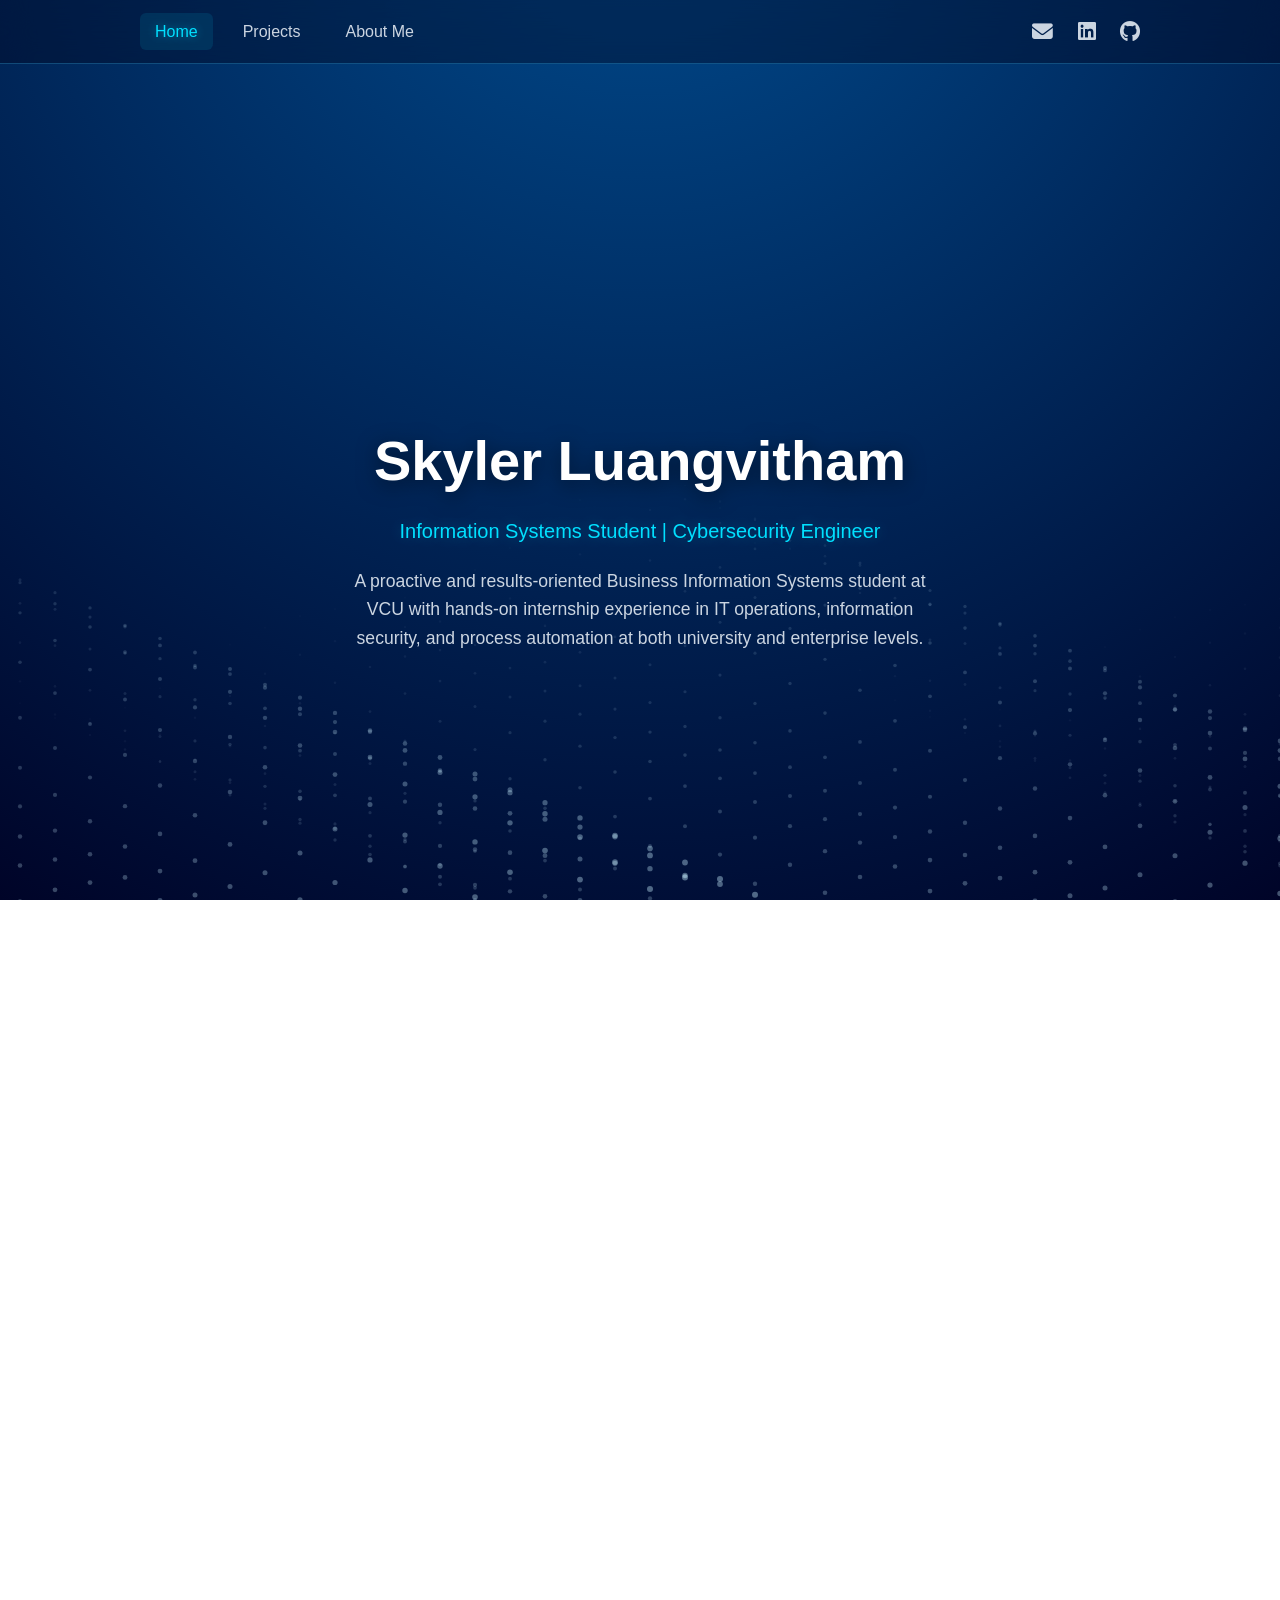
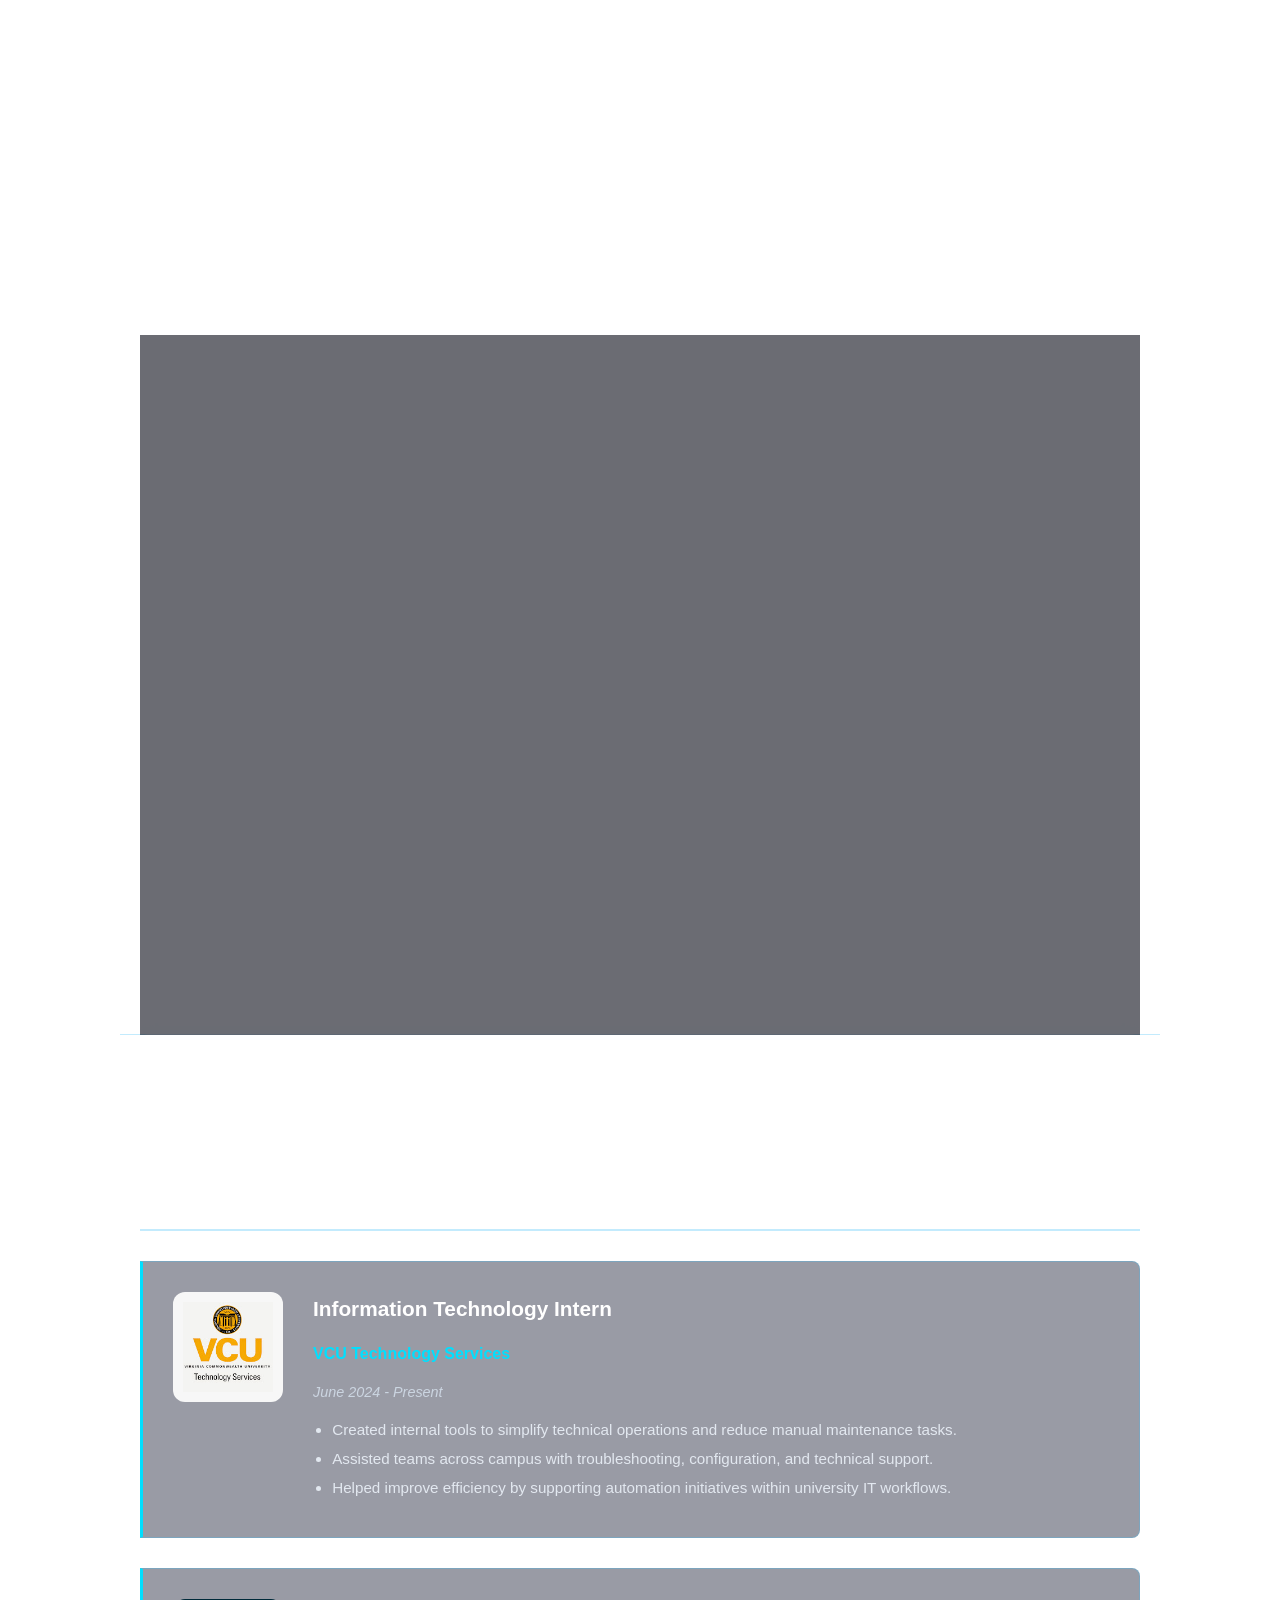
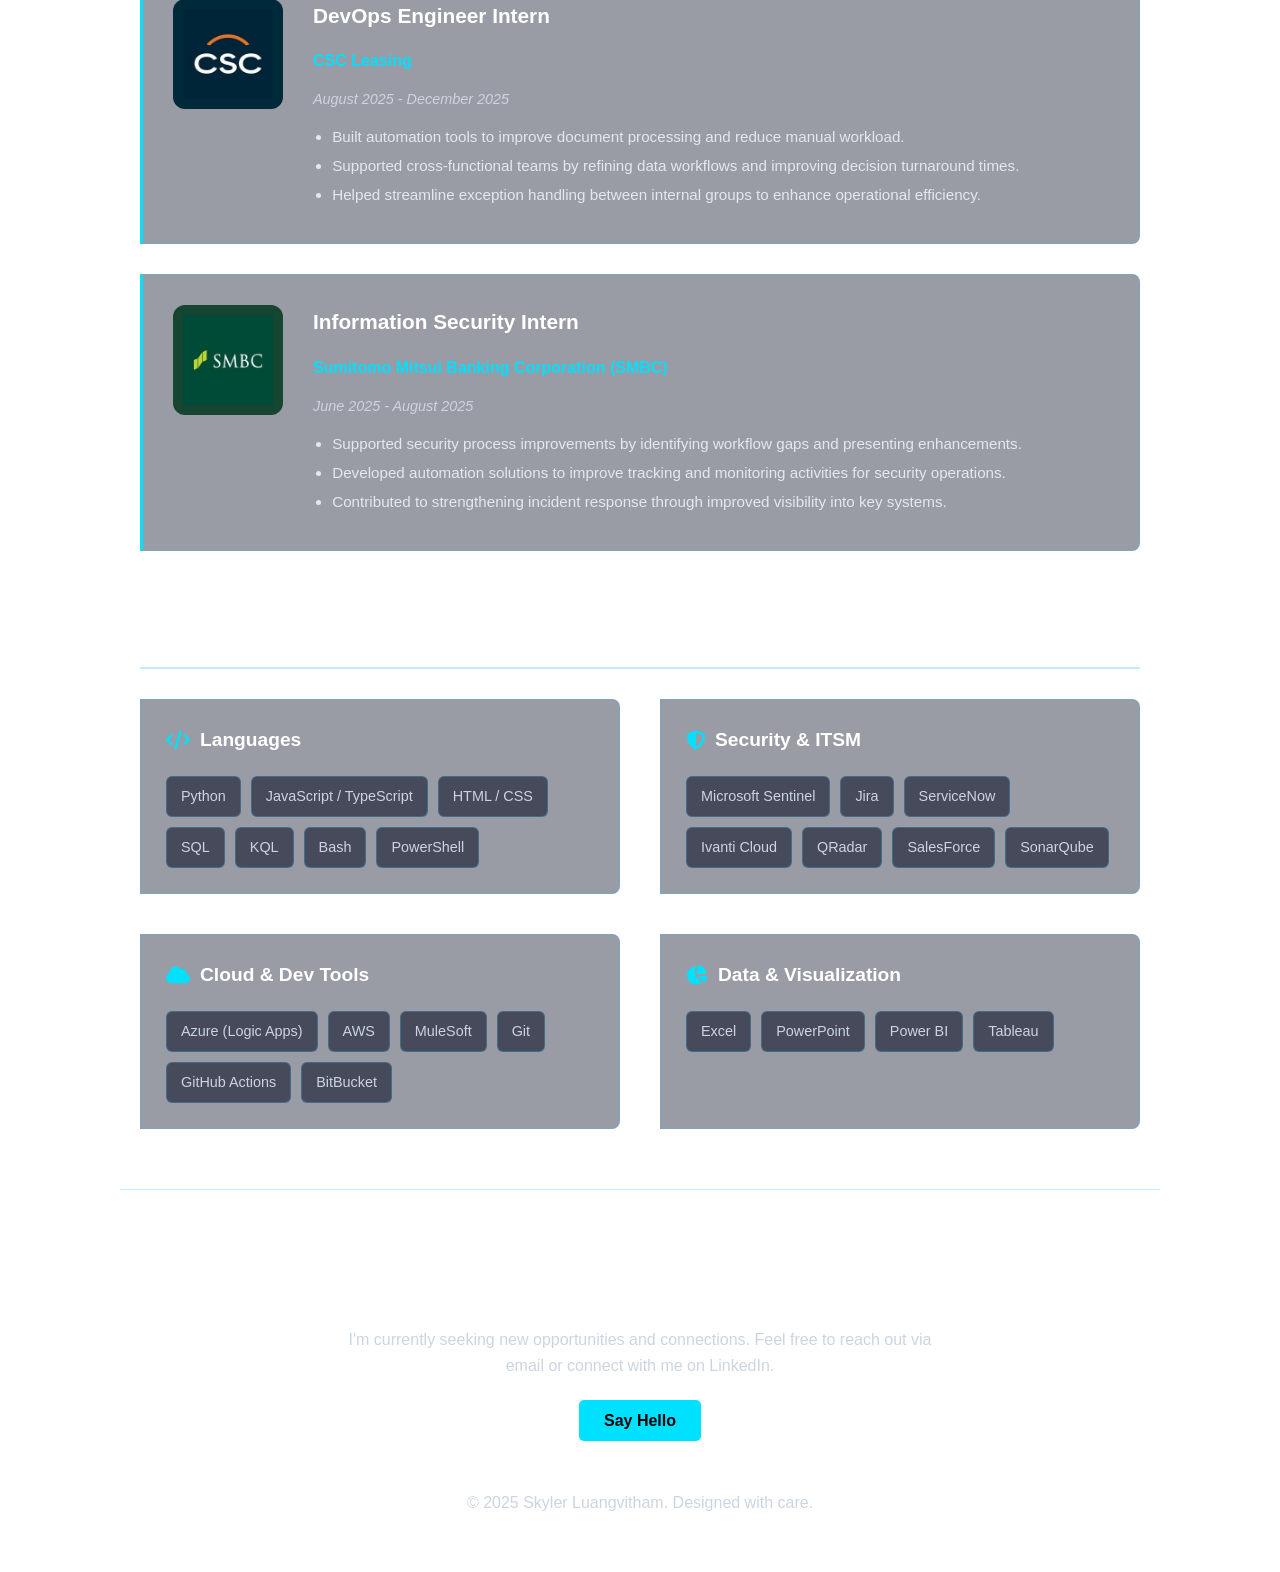
==== commit f98109f1: "removing resume" ====
--- a/index.html
+++ b/index.html
@@ -20,7 +20,6 @@
                     <li><a href="#home" class="active">Home</a></li>
                     <li><a href="#projects">Projects</a></li>
                     <li><a href="#about">About Me</a></li>
-                    <li><a href="resume.html">Resume</a></li>
                 </ul>
             </div>
             <div class="nav-socials">
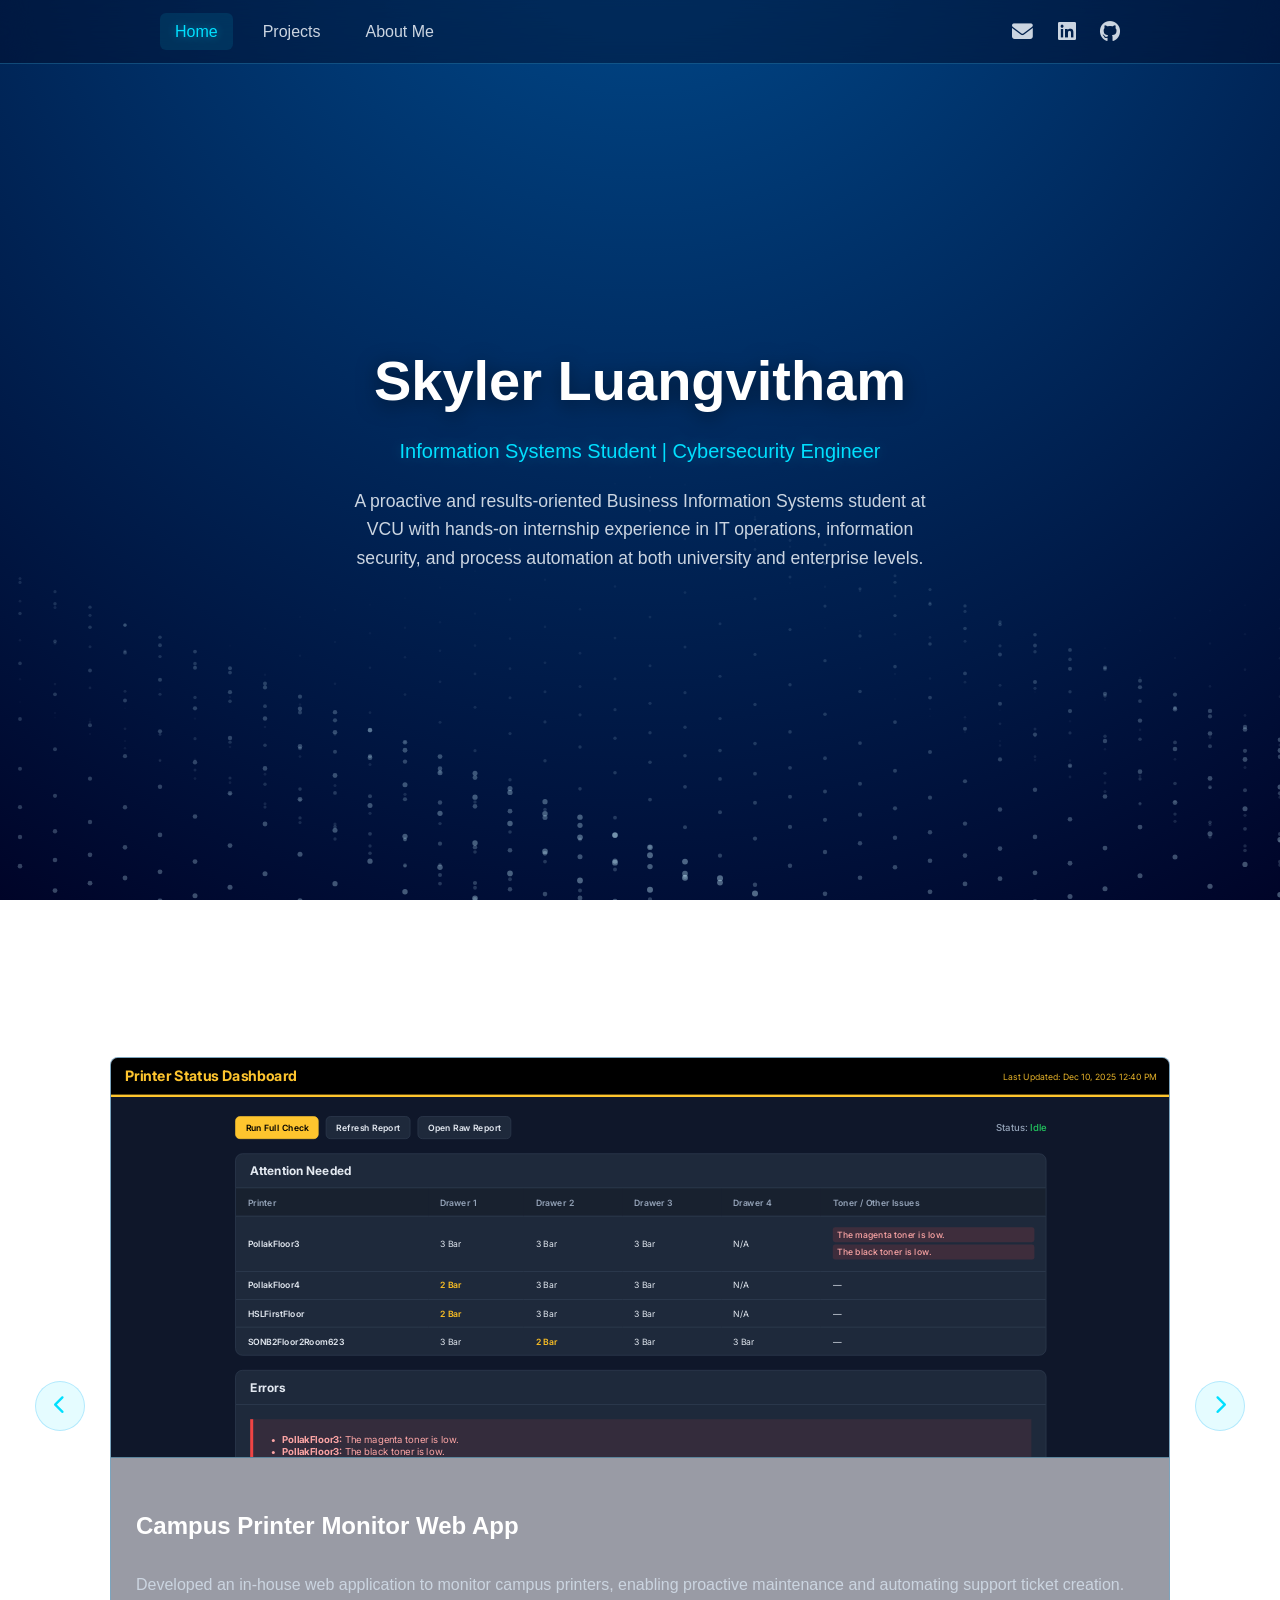
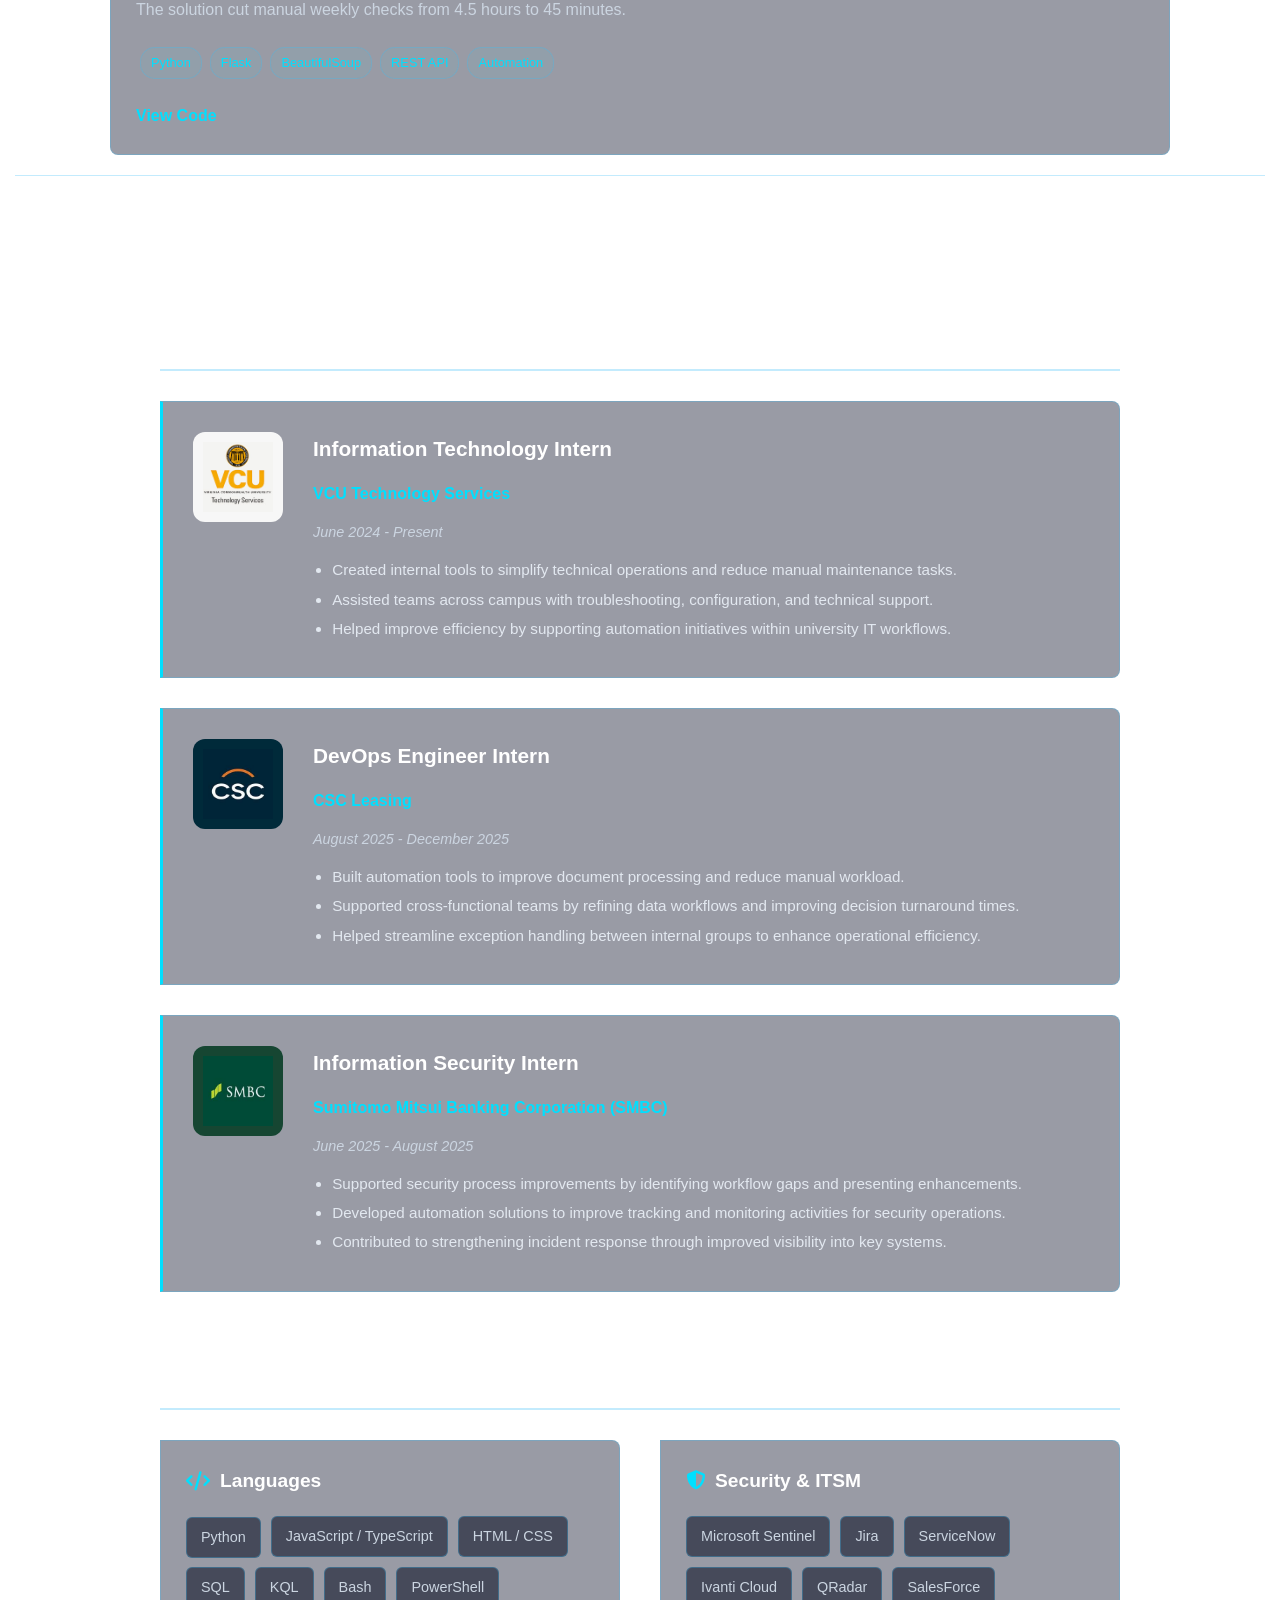
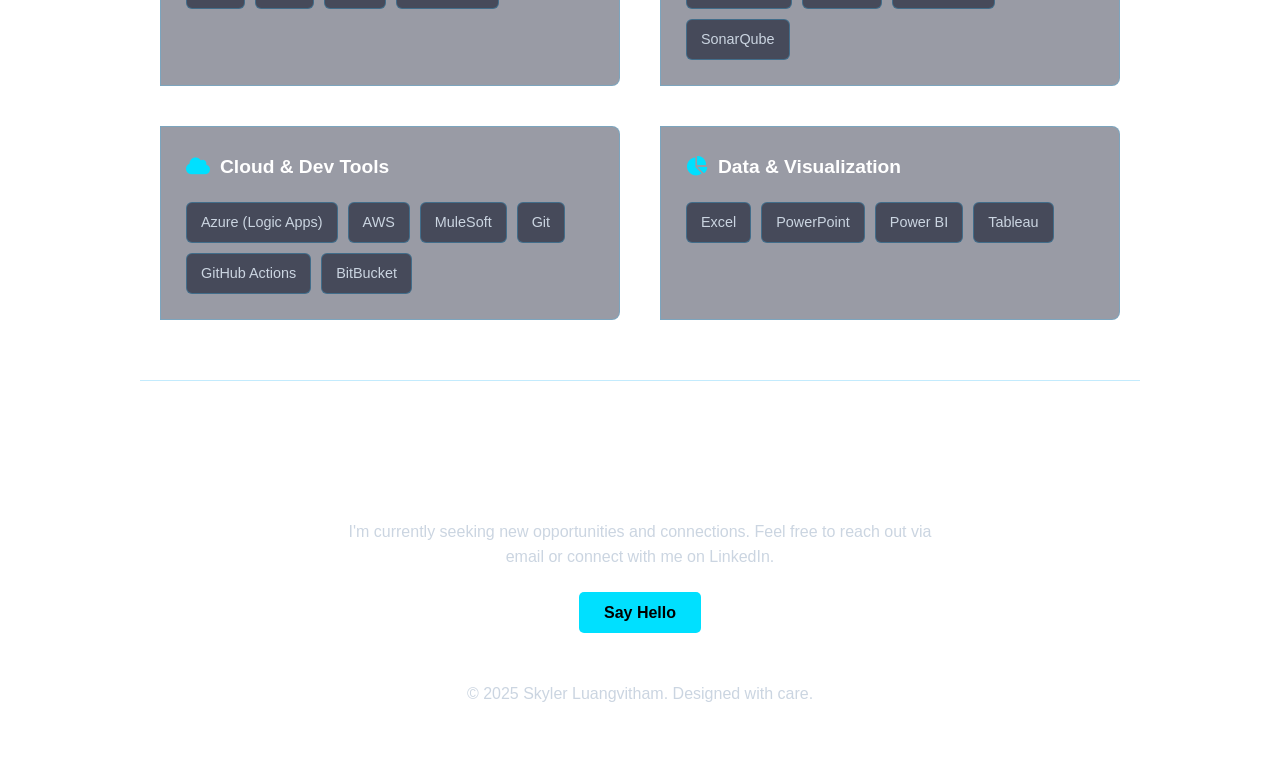
==== commit df41c72e: "added caps to projects" ====
--- a/index.html
+++ b/index.html
@@ -43,29 +43,62 @@
     <main>
         <section id="projects" class="container fade-in-section">
             <h2>Projects</h2>
-            <div class="project-grid">
-                <div class="project-card">
-                    <div class="project-image">
-                        <iframe src="test.html" title="Printer Monitor Dashboard" loading="lazy"></iframe>
-                    </div>
-                    <div class="project-content">
-                        <h3 class="project-title">Campus Printer Monitor Web App</h3>
-                        <p class="project-description">Developed an in-house web application to monitor campus printers, enabling proactive maintenance and automating support ticket creation. The solution cut manual weekly checks from 4.5 hours to 45 minutes.</p>
-                        <div class="project-tags"><span class="tag">Python</span><span class="tag">Flask</span><span class="tag">BeautifulSoup</span><span class="tag">REST API</span><span class="tag">Automation</span></div>
-                        <div class="project-links"><a href="https://github.com/LSkyler13/ts-printer-monitor" target="_blank">View Code</a></div>
-                    </div>
+            
+            <div class="carousel-wrapper">
+                <button class="carousel-btn prev-btn" aria-label="Previous Project">
+                    <i class="fas fa-chevron-left"></i>
+                </button>
+
+                <div class="carousel-container">
+                    
+                    <div class="project-card">
+                        <div class="project-image">
+                            <iframe src="test.html" title="Printer Monitor Dashboard" loading="lazy"></iframe>
+                        </div>
+                        <div class="project-content">
+                            <h3 class="project-title">Campus Printer Monitor Web App</h3>
+                            <p class="project-description">Developed an in-house web application to monitor campus printers, enabling proactive maintenance and automating support ticket creation. The solution cut manual weekly checks from 4.5 hours to 45 minutes.</p>
+                            <div class="project-tags"><span class="tag">Python</span><span class="tag">Flask</span><span class="tag">BeautifulSoup</span><span class="tag">REST API</span><span class="tag">Automation</span></div>
+                            <div class="project-links"><a href="https://github.com/LSkyler13/ts-printer-monitor" target="_blank">View Code</a></div>
+                        </div>
+                    </div>
+
+                    <div class="project-card">
+                        <div class="project-image">
+                            <img src="lotushome.png" alt="Lotus VCU Website Home Page">
+                        </div>
+                        <div class="project-content">
+                            <h3 class="project-title">LOTUS at VCU Organization Website</h3>
+                            <p class="project-description">Designed and developed a responsive informational website for a VCU student organization I co-founded, serving as a central hub for new members to learn about the mission, events, and leadership.</p>
+                            <div class="project-tags"><span class="tag">HTML</span><span class="tag">CSS</span><span class="tag">JavaScript</span><span class="tag">UI/UX Design</span><span class="tag">GitHub Pages</span></div>
+                            <div class="project-links"><a href="https://github.com/lskyler13/lotus-site" target="_blank">View Code</a><a href="https://lskyler13.github.io/lotus-site/" target="_blank">Visit Site</a></div>
+                        </div>
+                    </div>
+
+                    <div class="project-card">
+                        <div class="project-image">
+                            <img src="caps.png" alt="Presidents Card Game Interface">
+                        </div>
+                        <div class="project-content">
+                            <h3 class="project-title">Presidents (Capitalism) Web Game</h3>
+                            <p class="project-description">Developed a fully interactive, browser-based version of the card game "Presidents." Features complex game logic for turn management, automated role assignment (President/Scum hierarchy), and a responsive UI.</p>
+                            <div class="project-tags">
+                                <span class="tag">JavaScript</span>
+                                <span class="tag">HTML5</span>
+                                <span class="tag">CSS3</span>
+                                <span class="tag">Game Logic</span>
+                            </div>
+                            <div class="project-links">
+                                <a href="https://github.com/LSkyler13/presidents-game" target="_blank">View Code</a><a href= "https://lskyler13.github.io/presidents-game/" target="_blank">Visit Site</a>
+                            </div>
+                        </div>
+                    </div>
+
                 </div>
-                <div class="project-card">
-                    <div class="project-image">
-                        <img src="lotushome.png" alt="Lotus VCU Website Home Page">
-                    </div>
-                    <div class="project-content">
-                        <h3 class="project-title">LOTUS at VCU Organization Website</h3>
-                        <p class="project-description">Designed and developed a responsive informational website for a VCU student organization I co-founded, serving as a central hub for new members to learn about the mission, events, and leadership.</p>
-                        <div class="project-tags"><span class="tag">HTML</span><span class="tag">CSS</span><span class="tag">JavaScript</span><span class="tag">UI/UX Design</span><span class="tag">GitHub Pages</span></div>
-                        <div class="project-links"><a href="https://github.com/lskyler13/lotus-site" target="_blank">View Code</a><a href="https://lskyler13.github.io/lotus-site/" target="_blank">Visit Site</a></div>
-                    </div>
-                </div>
+
+                <button class="carousel-btn next-btn" aria-label="Next Project">
+                    <i class="fas fa-chevron-right"></i>
+                </button>
             </div>
         </section>
 
--- a/styles.css
+++ b/styles.css
@@ -2,14 +2,19 @@
     /* Deep Ocean Palette */
     --bg-color: #020617;        
     
-    /* Glassy Navy (Low opacity to let background show through) */
+    /* Glassy Navy */
     --card-color: rgba(0, 5, 30, 0.4); 
     
     --primary-color: #00e0ff;   /* Electric Cyan */
     --text-color: #f1f5f9;      
-    --text-muted: #cbd5e1;      /* Lightened slightly for better readability on glass */
-    --border-color: rgba(56, 189, 248, 0.3); /* Slightly stronger border for definition */
+    --text-muted: #cbd5e1;      
+    --border-color: rgba(56, 189, 248, 0.3); 
     --font-family: 'Helvetica Neue', Helvetica, Arial, sans-serif;
+}
+
+/* --- CRITICAL FIX: Handle Padding Correctly --- */
+* {
+    box-sizing: border-box;
 }
 
 /* --- Basic Setup --- */
@@ -34,7 +39,6 @@
     width: 100%;
     height: 100vh;
     z-index: -1;
-    /* THE DEEP OCEAN GRADIENT */
     background: radial-gradient(circle at 50% -20%, #004e92 0%, #000428 100%);
     overflow: hidden;
 }
@@ -53,9 +57,8 @@
     width: 100%;
     padding: 15px 0;
     z-index: 1000;
-    /* Uses the new subtle glass variable */
     background-color: var(--card-color); 
-    backdrop-filter: blur(15px); /* Increased blur for better text readability */
+    backdrop-filter: blur(15px); 
     -webkit-backdrop-filter: blur(15px);
     transition: top 0.3s;
     border-bottom: 1px solid var(--border-color);
@@ -151,6 +154,14 @@
 
 /* --- General Layout & Sections --- */
 .container { max-width: 1000px; margin: 0 auto; padding: 0 20px; }
+
+/* NEW: Make Projects section wider than the standard container 
+   to give the carousel more breathing room.
+*/
+#projects.container {
+    max-width: 1250px;
+}
+
 section { padding: 100px 0; border-bottom: 1px solid var(--border-color); }
 section:last-child { border-bottom: none; }
 h2 { font-size: 2.5rem; margin-bottom: 40px; text-align: center; color: #ffffff; }
@@ -159,10 +170,43 @@
 .fade-in-section { opacity: 0; transform: translateY(30px); transition: opacity 0.6s ease-out, transform 0.6s ease-out; }
 .fade-in-section.is-visible { opacity: 1; transform: translateY(0); }
 
-/* --- Projects --- */
-.project-grid { display: grid; grid-template-columns: 1fr; gap: 40px; }
+/* --- Projects Carousel Styles --- */
+.carousel-wrapper {
+    position: relative;
+    display: flex;
+    align-items: center;
+    justify-content: center;
+    gap: 20px;
+    width: 100%;
+}
+
+.carousel-container {
+    display: flex;
+    gap: 40px;
+    overflow-x: auto;
+    scroll-behavior: smooth;
+    scroll-snap-type: x mandatory;
+    padding: 20px 5px;
+    
+    /* Ensure container fits properly between buttons */
+    flex: 1; 
+    width: 0; 
+    min-width: 0; 
+    
+    -webkit-overflow-scrolling: touch;
+    scrollbar-width: none;
+}
+
+.carousel-container::-webkit-scrollbar {
+    display: none;
+}
 
 .project-card { 
+    /* Force card to be 100% of the available carousel space */
+    flex: 0 0 100%;
+    width: 100%;
+    scroll-snap-align: center;
+    
     background: var(--card-color); 
     border: 1px solid var(--border-color); 
     border-radius: 8px; 
@@ -170,7 +214,7 @@
     display: flex; 
     flex-direction: column; 
     transition: transform 0.3s, box-shadow 0.3s, border-color 0.3s; 
-    backdrop-filter: blur(8px); /* Blur behind the card */
+    backdrop-filter: blur(8px);
 }
 
 .project-card:hover { 
@@ -210,7 +254,7 @@
 
 .tag { 
     display: inline-block; 
-    background: rgba(0, 224, 255, 0.05); /* Even more subtle tag bg */
+    background: rgba(0, 224, 255, 0.05);
     border: 1px solid var(--border-color); 
     color: var(--primary-color); 
     padding: 5px 10px; 
@@ -222,18 +266,42 @@
 .project-links a { color: var(--primary-color); text-decoration: none; font-weight: 600; margin-right: 20px; transition: all 0.3s; }
 .project-links a:hover { text-shadow: 0 0 8px var(--primary-color); }
 
+/* Navigation Buttons */
+.carousel-btn {
+    background: rgba(0, 224, 255, 0.1);
+    border: 1px solid var(--border-color);
+    color: var(--primary-color);
+    width: 50px; /* Slightly larger buttons */
+    height: 50px;
+    border-radius: 50%;
+    cursor: pointer;
+    font-size: 1.2rem;
+    display: flex;
+    align-items: center;
+    justify-content: center;
+    transition: all 0.3s ease;
+    z-index: 10;
+    flex-shrink: 0;
+}
+
+.carousel-btn:hover {
+    background: var(--primary-color);
+    color: #000;
+    box-shadow: 0 0 15px rgba(0, 224, 255, 0.5);
+}
+
 /* --- About Me Layouts --- */
 #about .subsection { margin-bottom: 60px; }
 #about h3 { font-size: 1.8rem; margin-bottom: 30px; padding-bottom: 10px; border-bottom: 2px solid var(--border-color); color: #fff; }
 
-/* SKILLS GRID - 2x2 Layout */
+/* SKILLS GRID */
 .grid-layout { 
     display: grid; 
     grid-template-columns: 1fr 1fr; 
     gap: 40px; 
 }
 
-/* Experience List - Stack */
+/* Experience List */
 .experience-list { display: flex; flex-direction: column; gap: 30px; }
 
 /* --- Job Card Styling --- */
@@ -311,7 +379,7 @@
 .skill-tags { display: flex; flex-wrap: wrap; gap: 10px; }
 
 .skill-tag {
-    background: rgba(15, 23, 42, 0.6); /* Slightly more opaque for legibility */
+    background: rgba(15, 23, 42, 0.6); 
     border: 1px solid var(--border-color);
     color: var(--text-muted);
     padding: 8px 14px;
@@ -353,7 +421,6 @@
 }
 
 /* --- Footer --- */
-/* REMOVED THE TOP BORDER HERE */
 footer { text-align: center; padding: 40px 20px; color: var(--text-muted); }
 
 /* Responsive */
@@ -363,55 +430,14 @@
     nav .container { padding: 0 15px; }
     nav .nav-links { display: none; }
     .nav-socials a { font-size: 1.2rem; margin-left: 15px; }
+    
+    /* On mobile, reset max-width to allow normal flow */
+    #projects.container { max-width: 100%; }
+    
     .grid-layout { grid-template-columns: 1fr; }
     .job { flex-direction: column; }
     .job-logo { width: 70px; height: 70px; margin-bottom: 15px; }
-}
-
-/* --- Resume Page Specifics --- */
-.resume-header {
-    display: flex;
-    justify-content: space-between;
-    align-items: center;
-    margin-bottom: 30px;
-    border-bottom: 2px solid var(--border-color);
-    padding-bottom: 20px;
-}
-
-.resume-header h2 {
-    margin: 0;
-    text-align: left;
-    font-size: 2.5rem;
-    color: #fff;
-}
-
-.download-btn {
-    display: flex;
-    align-items: center;
-    gap: 8px;
-    font-size: 0.9rem;
-    padding: 10px 20px;
-}
-
-.pdf-container {
-    width: 100%;
-    height: 100vh; 
-    max-height: 1100px;
-    background: var(--card-color);
-    border-radius: 8px;
-    overflow: hidden;
-    border: 1px solid var(--border-color);
-}
-
-.pdf-container iframe {
-    width: 100%;
-    height: 100%;
-    border: none;
-    display: block;
-}
-
-@media (max-width: 600px) {
-    .resume-header { flex-direction: column; gap: 20px; text-align: center; }
-    .resume-header h2 { text-align: center; }
-    .pdf-container { height: 80vh; }
+    
+    .carousel-wrapper { gap: 10px; }
+    .carousel-btn { width: 35px; height: 35px; font-size: 1rem; }
 }
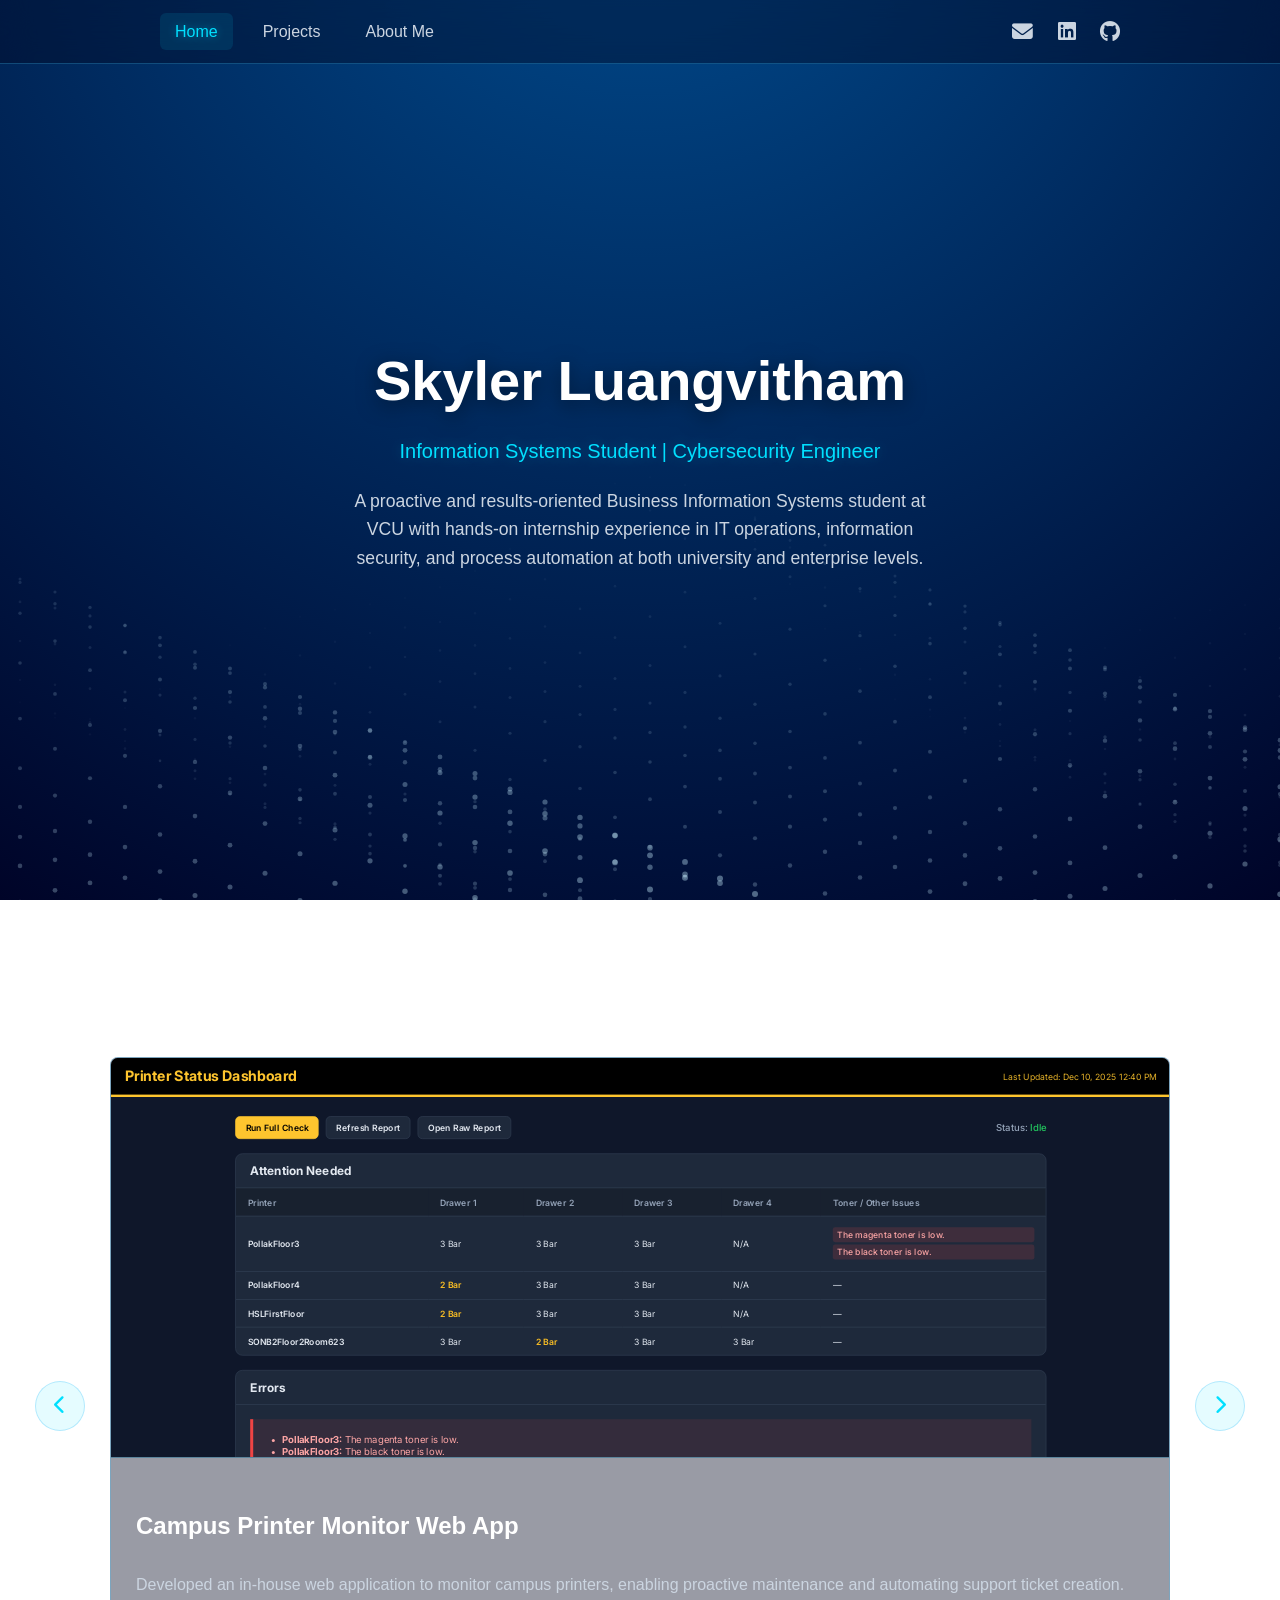
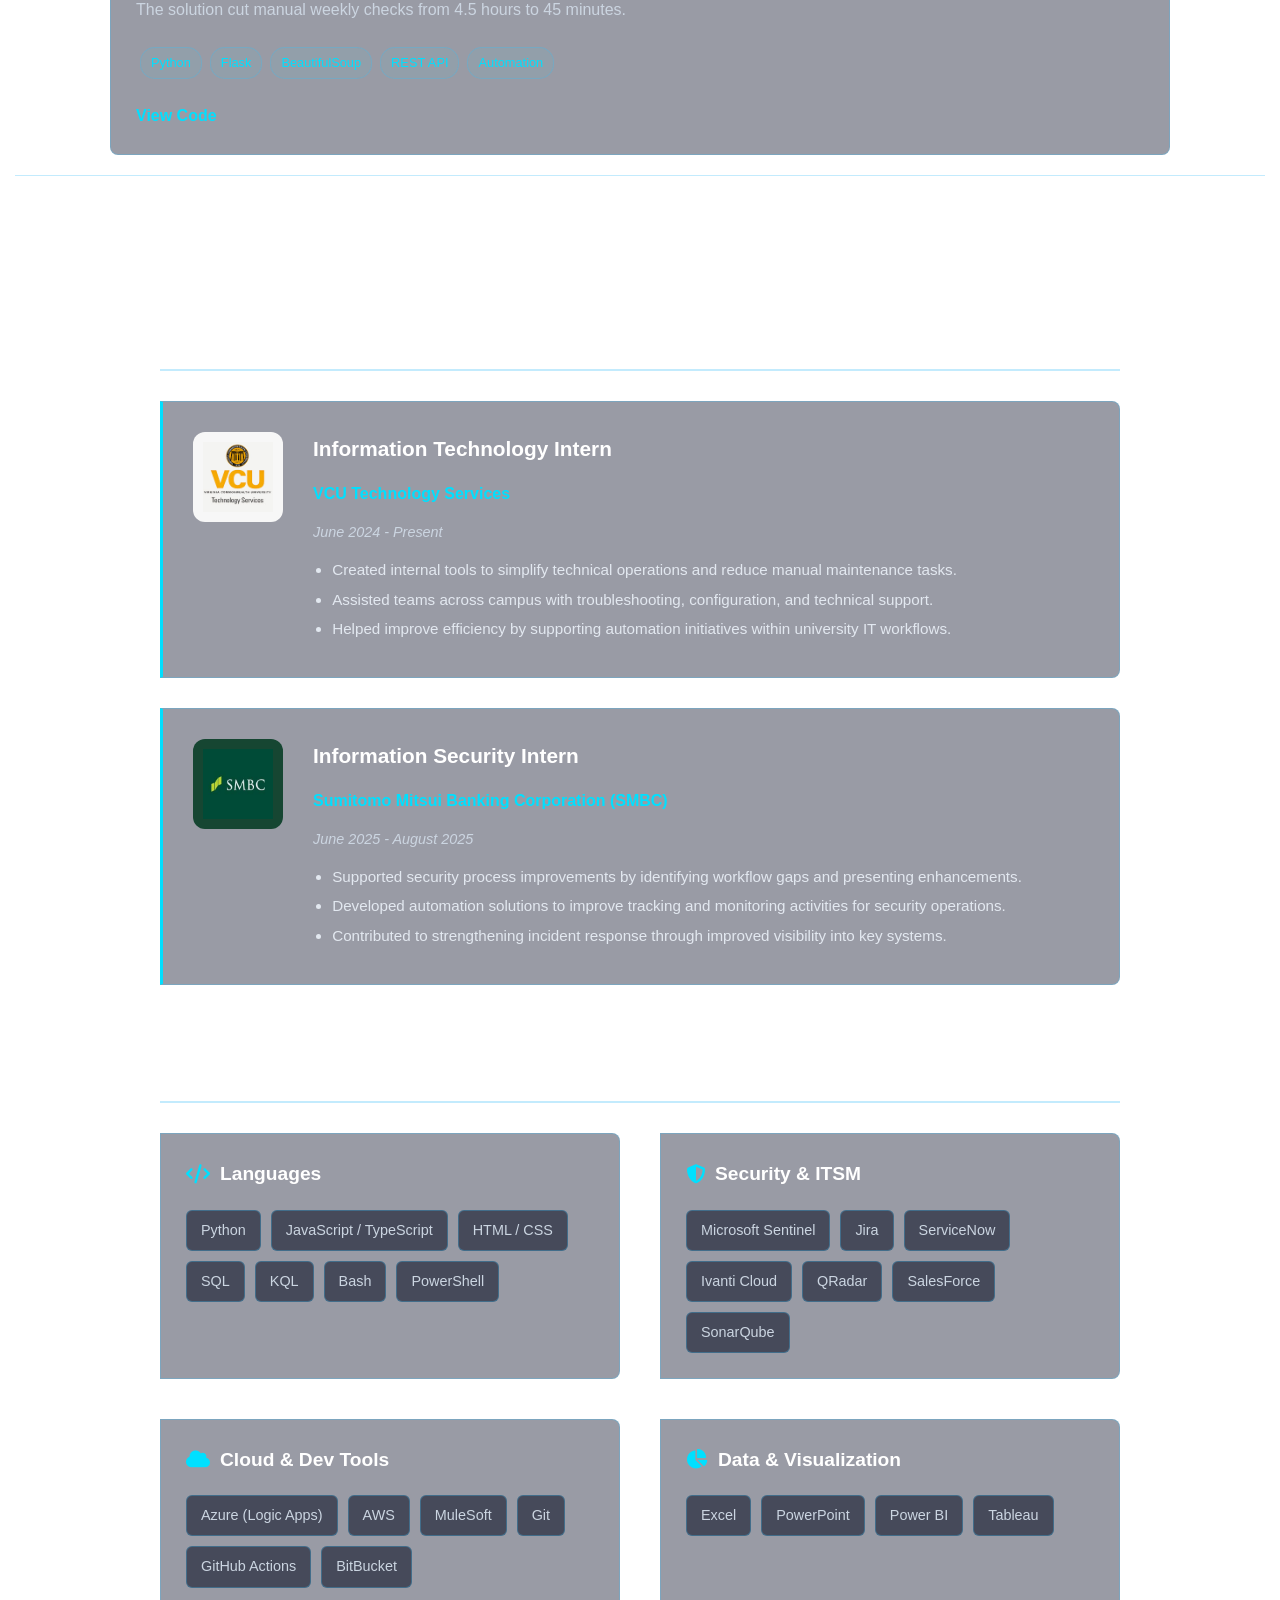
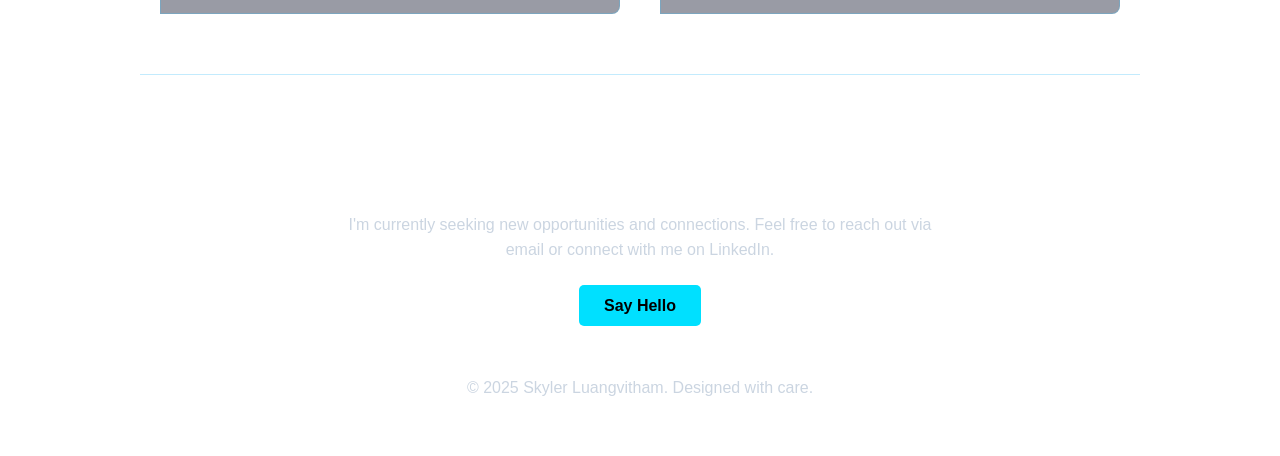
==== commit d7df6bb3: "remove csc" ====
--- a/index.html
+++ b/index.html
@@ -126,22 +126,6 @@
                     </div>
 
                     <div class="job">
-                        <div class="job-logo" style="background-color: #002A3A;">
-                            <img src="cscleasing logo.jpeg" alt="CSC Leasing Logo">
-                        </div>
-                        <div class="job-details">
-                            <h4>DevOps Engineer Intern</h4>
-                            <p class="job-company">CSC Leasing</p>
-                            <p class="job-date">August 2025 - December 2025</p>
-                            <ul class="job-bullets">
-                                <li>Built automation tools to improve document processing and reduce manual workload.</li>
-                                <li>Supported cross-functional teams by refining data workflows and improving decision turnaround times.</li>
-                                <li>Helped streamline exception handling between internal groups to enhance operational efficiency.</li>
-                            </ul>
-                        </div>
-                    </div>
-
-                    <div class="job">
                         <div class="job-logo" style="background-color: #164632;">
                             <img src="smbc logo.jpeg" alt="SMBC Logo">
                         </div>
